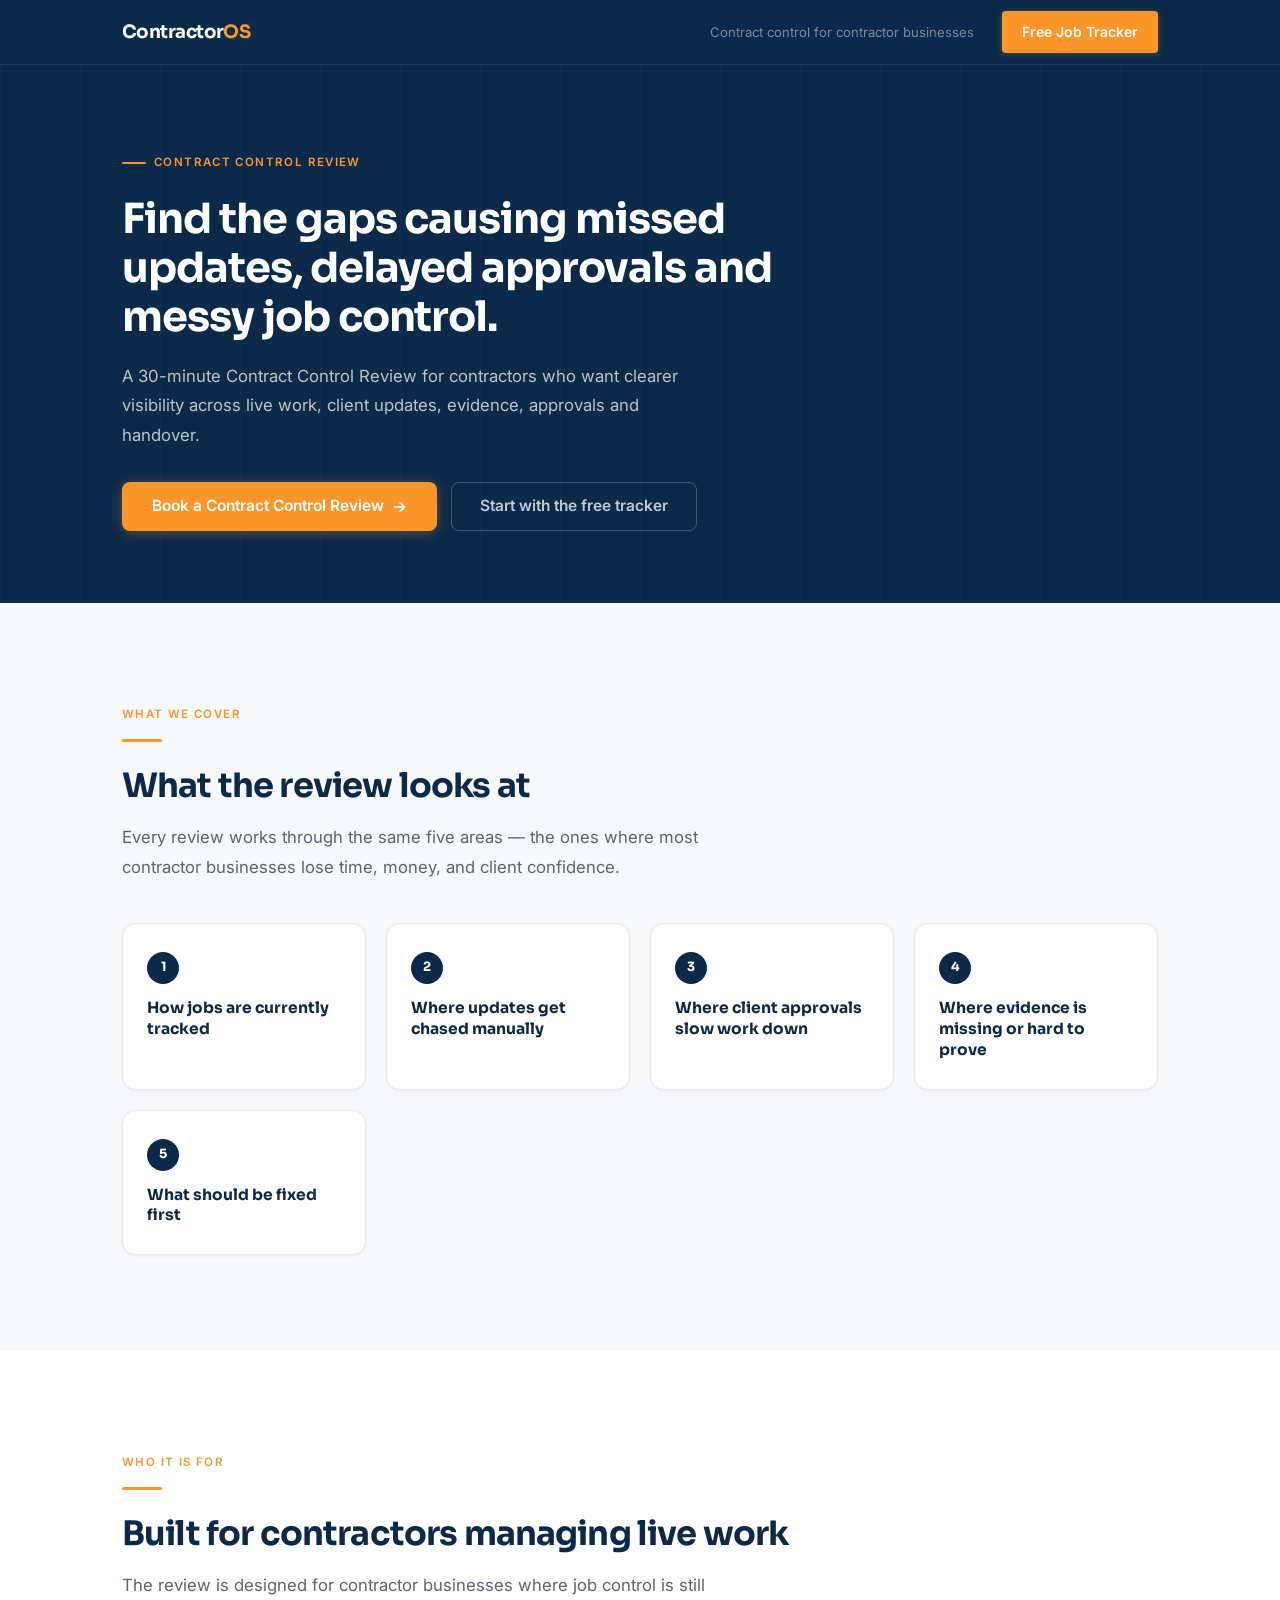
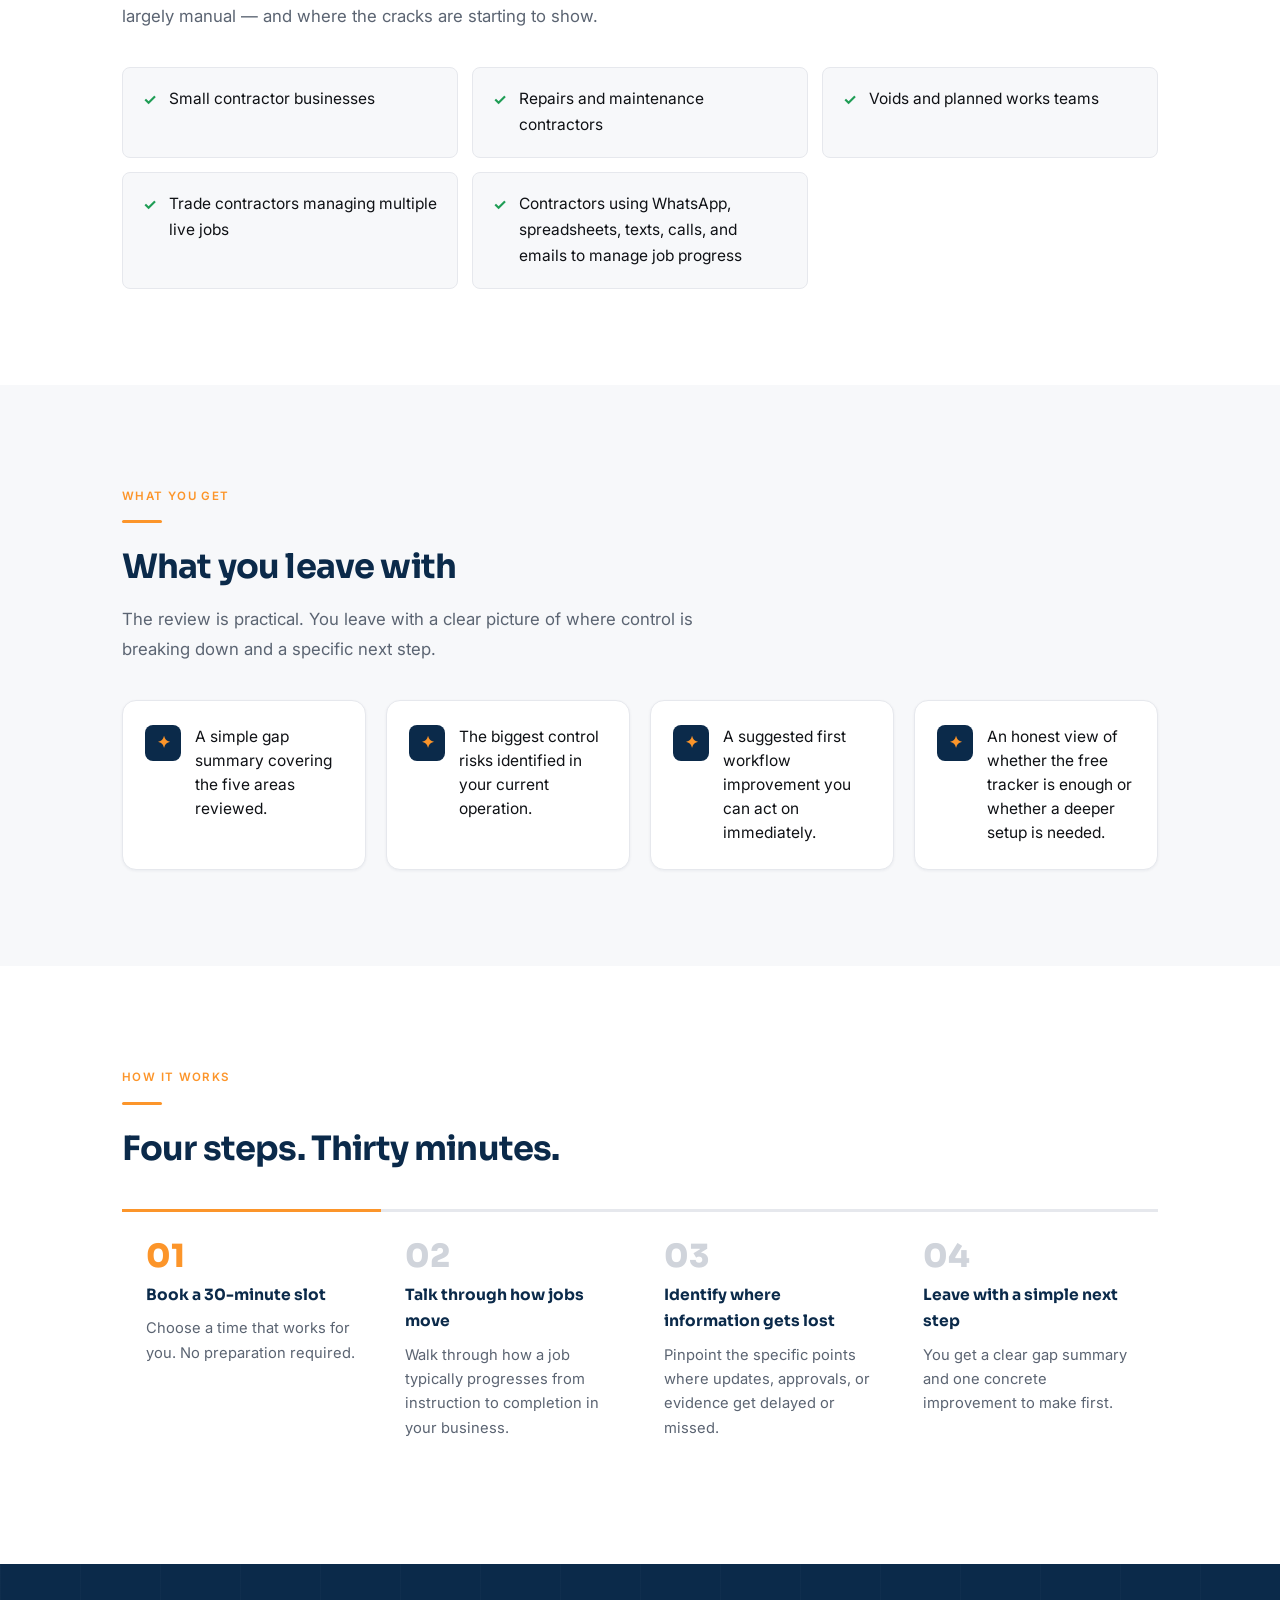
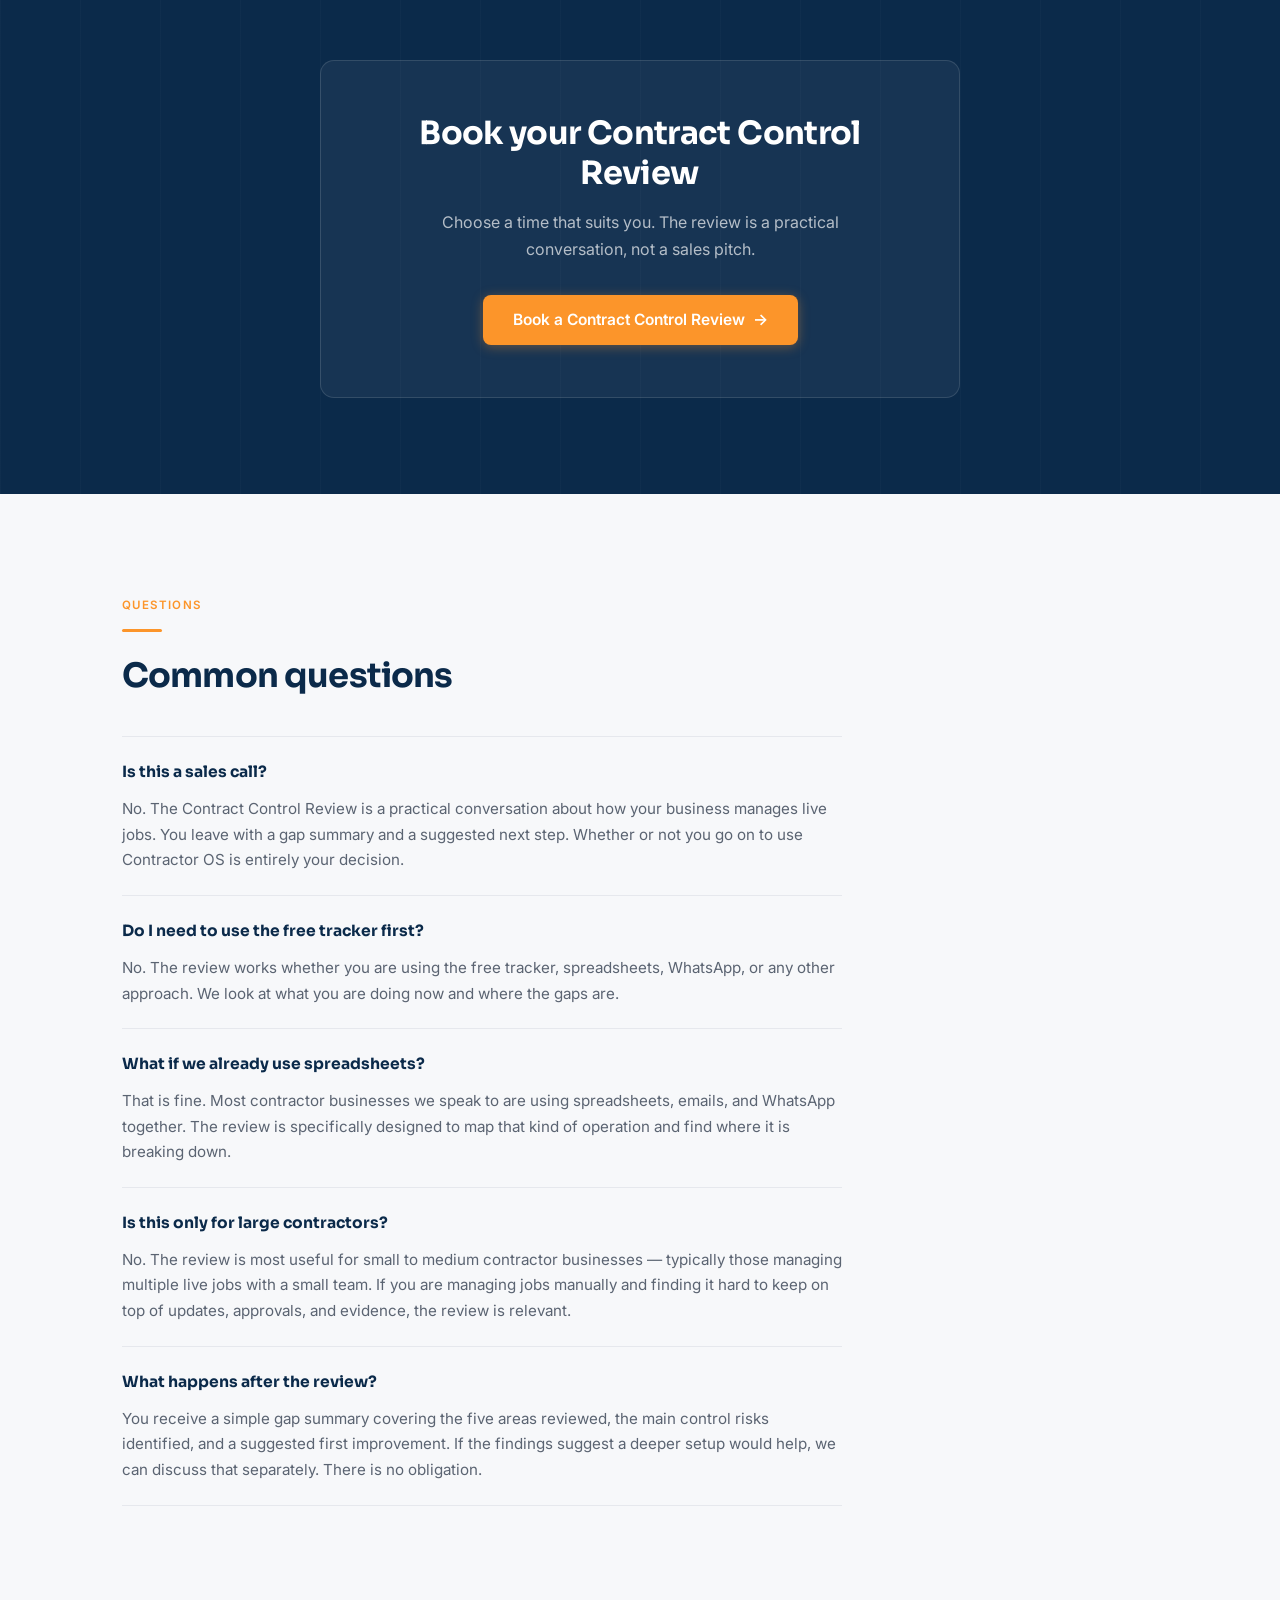
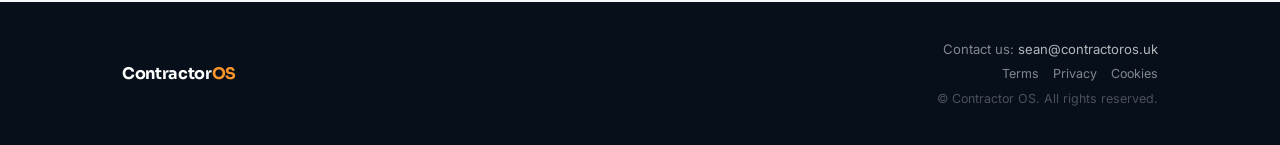
==== contract-control-review.html @ f42ffcb3 "Add Contract Control Review page and update CCR CTAs Co-Authored-By: Claude Sonnet 4.6 <noreply@anth" ====
<!DOCTYPE html>
<html lang="en-GB">
<head>
  <meta charset="UTF-8">
  <meta name="viewport" content="width=device-width, initial-scale=1.0">
  <title>Contract Control Review | Contractor OS</title>
  <meta name="description" content="A 30-minute Contract Control Review for contractors who want clearer visibility across live work, client updates, evidence, approvals and handover.">
  <link rel="icon" href="favicon.ico" sizes="any">
  <link rel="icon" type="image/png" href="favicon.png">
  <link rel="apple-touch-icon" href="apple-touch-icon.png">
  <link rel="preconnect" href="https://fonts.googleapis.com">
  <link rel="preconnect" href="https://fonts.gstatic.com" crossorigin>
  <link rel="stylesheet" href="styles.css">
  <style>
    /* ── CCR page-specific styles ─────────────────────────────── */

    /* Hero — navy background matching main site */
    .ccr-hero {
      background: var(--navy);
      padding: 80px 0 72px;
      position: relative;
      overflow: hidden;
    }

    .ccr-hero::before {
      content: '';
      position: absolute;
      inset: 0;
      background-image: repeating-linear-gradient(
        90deg,
        rgba(255,255,255,0.018) 0px,
        rgba(255,255,255,0.018) 1px,
        transparent 1px,
        transparent 80px
      );
      pointer-events: none;
    }

    .ccr-hero-inner {
      max-width: 720px;
      position: relative;
    }

    .ccr-hero h1 {
      font-family: var(--font-head);
      font-size: clamp(1.75rem, 3.6vw, 2.6rem);
      font-weight: 700;
      color: var(--white);
      line-height: 1.18;
      letter-spacing: -0.025em;
      margin-bottom: 20px;
    }

    .ccr-hero-sub {
      font-size: 1.05rem;
      color: rgba(255,255,255,0.72);
      line-height: 1.75;
      margin-bottom: 32px;
      max-width: 580px;
    }

    .ccr-hero-ctas {
      display: flex;
      flex-wrap: wrap;
      gap: 14px;
      align-items: center;
    }

    /* btn-secondary-light — white outline, for dark backgrounds */
    .btn-secondary-light {
      background: transparent;
      color: rgba(255,255,255,0.75);
      border: 1px solid rgba(255,255,255,0.22);
      padding: 14px 28px;
    }

    .btn-secondary-light:hover {
      background: rgba(255,255,255,0.06);
      color: var(--white);
      border-color: rgba(255,255,255,0.4);
    }

    /* ── What the review covers ───────────────────────────────── */
    .ccr-covers {
      background: var(--offwhite);
      padding: var(--section-gap) 0;
    }

    .ccr-covers-grid {
      display: grid;
      grid-template-columns: repeat(auto-fit, minmax(200px, 1fr));
      gap: 20px;
      margin-top: 40px;
    }

    .ccr-cover-card {
      background: var(--white);
      border: 1px solid var(--border);
      border-radius: var(--radius-lg);
      padding: 28px 24px;
      box-shadow: var(--shadow-xs);
    }

    .ccr-cover-num {
      display: inline-flex;
      align-items: center;
      justify-content: center;
      width: 32px;
      height: 32px;
      background: var(--navy);
      color: var(--white);
      font-family: var(--font-head);
      font-size: 0.8rem;
      font-weight: 700;
      border-radius: 50%;
      margin-bottom: 14px;
    }

    .ccr-cover-card h3 {
      font-family: var(--font-head);
      font-size: 0.97rem;
      font-weight: 700;
      color: var(--navy);
      line-height: 1.35;
    }

    /* ── Who it is for ────────────────────────────────────────── */
    .ccr-who {
      background: var(--white);
      padding: var(--section-gap) 0;
    }

    .ccr-who-list {
      list-style: none;
      margin-top: 36px;
      display: grid;
      grid-template-columns: repeat(auto-fit, minmax(280px, 1fr));
      gap: 14px;
    }

    .ccr-who-list li {
      display: flex;
      align-items: flex-start;
      gap: 12px;
      padding: 18px 20px;
      border: 1px solid var(--border);
      border-radius: var(--radius);
      font-size: 0.97rem;
      color: var(--text);
      background: var(--offwhite);
    }

    .ccr-who-list li::before {
      content: '✓';
      color: var(--green);
      font-weight: 700;
      flex-shrink: 0;
      margin-top: 1px;
    }

    /* ── What you get ─────────────────────────────────────────── */
    .ccr-outcomes {
      background: var(--offwhite);
      padding: var(--section-gap) 0;
    }

    .ccr-outcomes-list {
      list-style: none;
      margin-top: 36px;
      display: grid;
      grid-template-columns: repeat(auto-fit, minmax(240px, 1fr));
      gap: 20px;
    }

    .ccr-outcome-item {
      background: var(--white);
      border: 1px solid var(--border);
      border-radius: var(--radius-lg);
      padding: 24px 22px;
      box-shadow: var(--shadow-xs);
      display: flex;
      gap: 14px;
      align-items: flex-start;
    }

    .ccr-outcome-icon {
      width: 36px;
      height: 36px;
      border-radius: var(--radius);
      background: var(--navy);
      display: flex;
      align-items: center;
      justify-content: center;
      flex-shrink: 0;
      color: var(--orange);
      font-size: 1rem;
      font-weight: 700;
    }

    .ccr-outcome-item p {
      font-size: 0.97rem;
      color: var(--text);
      line-height: 1.55;
    }

    /* ── How it works ─────────────────────────────────────────── */
    .ccr-how {
      background: var(--white);
      padding: var(--section-gap) 0;
    }

    .ccr-steps {
      margin-top: 40px;
      display: grid;
      grid-template-columns: repeat(auto-fit, minmax(220px, 1fr));
      gap: 0;
      position: relative;
    }

    .ccr-step {
      padding: 28px 24px;
      border-top: 3px solid var(--border);
      position: relative;
    }

    .ccr-step:first-child { border-top-color: var(--orange); }

    .ccr-step-num {
      font-family: var(--font-head);
      font-size: 2rem;
      font-weight: 800;
      color: var(--border-dk);
      line-height: 1;
      margin-bottom: 10px;
    }

    .ccr-step:first-child .ccr-step-num { color: var(--orange); }

    .ccr-step h3 {
      font-family: var(--font-head);
      font-size: 0.97rem;
      font-weight: 700;
      color: var(--navy);
      margin-bottom: 8px;
    }

    .ccr-step p {
      font-size: 0.92rem;
      color: var(--muted);
      line-height: 1.65;
    }

    /* ── Booking card ─────────────────────────────────────────── */
    .ccr-booking {
      background: var(--navy);
      padding: var(--section-gap) 0;
      position: relative;
      overflow: hidden;
    }

    .ccr-booking::before {
      content: '';
      position: absolute;
      inset: 0;
      background-image: repeating-linear-gradient(
        90deg,
        rgba(255,255,255,0.018) 0px,
        rgba(255,255,255,0.018) 1px,
        transparent 1px,
        transparent 80px
      );
      pointer-events: none;
    }

    .ccr-booking-card {
      background: rgba(255,255,255,0.05);
      border: 1px solid rgba(255,255,255,0.12);
      border-radius: var(--radius-lg);
      padding: 52px 48px;
      max-width: 640px;
      margin: 0 auto;
      text-align: center;
      position: relative;
    }

    .ccr-booking-card h2 {
      font-family: var(--font-head);
      font-size: clamp(1.4rem, 2.8vw, 2rem);
      font-weight: 700;
      color: var(--white);
      margin-bottom: 16px;
      line-height: 1.25;
      letter-spacing: -0.02em;
    }

    .ccr-booking-card p {
      color: rgba(255,255,255,0.68);
      font-size: 1rem;
      line-height: 1.7;
      margin-bottom: 32px;
      max-width: 480px;
      margin-left: auto;
      margin-right: auto;
    }

    /* ── FAQ ──────────────────────────────────────────────────── */
    .ccr-faq {
      background: var(--offwhite);
      padding: var(--section-gap) 0;
    }

    .ccr-faq-list {
      margin-top: 40px;
      max-width: 720px;
      display: flex;
      flex-direction: column;
      gap: 0;
      border-top: 1px solid var(--border);
    }

    .ccr-faq-item {
      border-bottom: 1px solid var(--border);
      padding: 22px 0;
    }

    .ccr-faq-item h3 {
      font-family: var(--font-head);
      font-size: 0.97rem;
      font-weight: 700;
      color: var(--navy);
      margin-bottom: 10px;
    }

    .ccr-faq-item p {
      font-size: 0.95rem;
      color: var(--muted);
      line-height: 1.7;
    }

    /* ── Responsive ───────────────────────────────────────────── */
    @media (max-width: 640px) {
      .ccr-booking-card {
        padding: 36px 24px;
      }

      .ccr-hero-ctas {
        flex-direction: column;
        align-items: flex-start;
      }

      .ccr-hero-ctas .btn {
        width: 100%;
        justify-content: center;
      }
    }
  </style>
</head>
<body>

  <!-- ── Header ──────────────────────────────────────────────────────────── -->
  <header class="site-header" role="banner">
    <div class="container">
      <nav class="nav-inner" aria-label="Primary navigation">
        <a href="index.html" class="nav-logo" aria-label="Contractor OS home">
          Contractor<span>OS</span>
        </a>
        <div class="nav-right">
          <span class="nav-tagline">Contract control for contractor businesses</span>
          <a href="https://tracker.contractoros.uk/signup"
             class="nav-cta" aria-label="Get your free job tracker">
            Free Job Tracker
          </a>
        </div>
        <button class="nav-toggle" id="nav-toggle"
                aria-expanded="false" aria-controls="nav-mobile-cta"
                aria-label="Open navigation">
          <span></span><span></span><span></span>
        </button>
      </nav>
    </div>
    <div class="nav-mobile-cta" id="nav-mobile-cta" aria-hidden="true">
      <a href="https://tracker.contractoros.uk/signup"
         class="btn btn-primary" aria-label="Get your free job tracker">
        Get Your Free Job Tracker
      </a>
    </div>
  </header>


  <!-- ── Hero ────────────────────────────────────────────────────────────── -->
  <section class="ccr-hero" aria-labelledby="ccr-hero-heading">
    <div class="container">
      <div class="ccr-hero-inner">
        <span class="hero-eyebrow">Contract Control Review</span>
        <h1 id="ccr-hero-heading">
          Find the gaps causing missed updates, delayed approvals and messy job control.
        </h1>
        <p class="ccr-hero-sub">
          A 30-minute Contract Control Review for contractors who want clearer visibility across live work, client updates, evidence, approvals and handover.
        </p>
        <div class="ccr-hero-ctas">
          <a href="#booking"
             class="btn btn-primary btn-arrow" aria-label="Book a Contract Control Review">
            Book a Contract Control Review
          </a>
          <a href="https://tracker.contractoros.uk/signup"
             class="btn btn-secondary-light" aria-label="Start with the free tracker">
            Start with the free tracker
          </a>
        </div>
      </div>
    </div>
  </section>


  <!-- ── What the review covers ──────────────────────────────────────────── -->
  <section class="ccr-covers" aria-labelledby="ccr-covers-heading">
    <div class="container">
      <p class="section-label">What We Cover</p>
      <div class="section-divider" aria-hidden="true"></div>
      <h2 class="section-title" id="ccr-covers-heading">What the review looks at</h2>
      <p class="section-body">
        Every review works through the same five areas — the ones where most contractor businesses lose time, money, and client confidence.
      </p>
      <div class="ccr-covers-grid">
        <div class="ccr-cover-card">
          <div class="ccr-cover-num">1</div>
          <h3>How jobs are currently tracked</h3>
        </div>
        <div class="ccr-cover-card">
          <div class="ccr-cover-num">2</div>
          <h3>Where updates get chased manually</h3>
        </div>
        <div class="ccr-cover-card">
          <div class="ccr-cover-num">3</div>
          <h3>Where client approvals slow work down</h3>
        </div>
        <div class="ccr-cover-card">
          <div class="ccr-cover-num">4</div>
          <h3>Where evidence is missing or hard to prove</h3>
        </div>
        <div class="ccr-cover-card">
          <div class="ccr-cover-num">5</div>
          <h3>What should be fixed first</h3>
        </div>
      </div>
    </div>
  </section>


  <!-- ── Who it is for ───────────────────────────────────────────────────── -->
  <section class="ccr-who" aria-labelledby="ccr-who-heading">
    <div class="container">
      <p class="section-label">Who It Is For</p>
      <div class="section-divider" aria-hidden="true"></div>
      <h2 class="section-title" id="ccr-who-heading">Built for contractors managing live work</h2>
      <p class="section-body">
        The review is designed for contractor businesses where job control is still largely manual — and where the cracks are starting to show.
      </p>
      <ul class="ccr-who-list" aria-label="Who the Contract Control Review is for">
        <li>Small contractor businesses</li>
        <li>Repairs and maintenance contractors</li>
        <li>Voids and planned works teams</li>
        <li>Trade contractors managing multiple live jobs</li>
        <li>Contractors using WhatsApp, spreadsheets, texts, calls, and emails to manage job progress</li>
      </ul>
    </div>
  </section>


  <!-- ── What you get ────────────────────────────────────────────────────── -->
  <section class="ccr-outcomes" aria-labelledby="ccr-outcomes-heading">
    <div class="container">
      <p class="section-label">What You Get</p>
      <div class="section-divider" aria-hidden="true"></div>
      <h2 class="section-title" id="ccr-outcomes-heading">What you leave with</h2>
      <p class="section-body">
        The review is practical. You leave with a clear picture of where control is breaking down and a specific next step.
      </p>
      <ul class="ccr-outcomes-list" aria-label="What you receive after the review">
        <li class="ccr-outcome-item">
          <div class="ccr-outcome-icon" aria-hidden="true">✦</div>
          <p>A simple gap summary covering the five areas reviewed.</p>
        </li>
        <li class="ccr-outcome-item">
          <div class="ccr-outcome-icon" aria-hidden="true">✦</div>
          <p>The biggest control risks identified in your current operation.</p>
        </li>
        <li class="ccr-outcome-item">
          <div class="ccr-outcome-icon" aria-hidden="true">✦</div>
          <p>A suggested first workflow improvement you can act on immediately.</p>
        </li>
        <li class="ccr-outcome-item">
          <div class="ccr-outcome-icon" aria-hidden="true">✦</div>
          <p>An honest view of whether the free tracker is enough or whether a deeper setup is needed.</p>
        </li>
      </ul>
    </div>
  </section>


  <!-- ── How it works ────────────────────────────────────────────────────── -->
  <section class="ccr-how" aria-labelledby="ccr-how-heading">
    <div class="container">
      <p class="section-label">How It Works</p>
      <div class="section-divider" aria-hidden="true"></div>
      <h2 class="section-title" id="ccr-how-heading">Four steps. Thirty minutes.</h2>
      <div class="ccr-steps" role="list">
        <div class="ccr-step" role="listitem">
          <div class="ccr-step-num">01</div>
          <h3>Book a 30-minute slot</h3>
          <p>Choose a time that works for you. No preparation required.</p>
        </div>
        <div class="ccr-step" role="listitem">
          <div class="ccr-step-num">02</div>
          <h3>Talk through how jobs move</h3>
          <p>Walk through how a job typically progresses from instruction to completion in your business.</p>
        </div>
        <div class="ccr-step" role="listitem">
          <div class="ccr-step-num">03</div>
          <h3>Identify where information gets lost</h3>
          <p>Pinpoint the specific points where updates, approvals, or evidence get delayed or missed.</p>
        </div>
        <div class="ccr-step" role="listitem">
          <div class="ccr-step-num">04</div>
          <h3>Leave with a simple next step</h3>
          <p>You get a clear gap summary and one concrete improvement to make first.</p>
        </div>
      </div>
    </div>
  </section>


  <!-- ── Booking area ────────────────────────────────────────────────────── -->
  <section class="ccr-booking" id="booking" aria-labelledby="ccr-booking-heading">
    <div class="container">
      <div class="ccr-booking-card">
        <h2 id="ccr-booking-heading">Book your Contract Control Review</h2>
        <p>Choose a time that suits you. The review is a practical conversation, not a sales pitch.</p>
        <!-- Replace #booking with the live Calendly or Google Calendar booking link -->
        <a href="#booking"
           class="btn btn-primary btn-arrow" aria-label="Book a Contract Control Review">
          Book a Contract Control Review
        </a>
      </div>
    </div>
  </section>


  <!-- ── FAQ ─────────────────────────────────────────────────────────────── -->
  <section class="ccr-faq" aria-labelledby="ccr-faq-heading">
    <div class="container">
      <p class="section-label">Questions</p>
      <div class="section-divider" aria-hidden="true"></div>
      <h2 class="section-title" id="ccr-faq-heading">Common questions</h2>
      <div class="ccr-faq-list">
        <div class="ccr-faq-item">
          <h3>Is this a sales call?</h3>
          <p>No. The Contract Control Review is a practical conversation about how your business manages live jobs. You leave with a gap summary and a suggested next step. Whether or not you go on to use Contractor OS is entirely your decision.</p>
        </div>
        <div class="ccr-faq-item">
          <h3>Do I need to use the free tracker first?</h3>
          <p>No. The review works whether you are using the free tracker, spreadsheets, WhatsApp, or any other approach. We look at what you are doing now and where the gaps are.</p>
        </div>
        <div class="ccr-faq-item">
          <h3>What if we already use spreadsheets?</h3>
          <p>That is fine. Most contractor businesses we speak to are using spreadsheets, emails, and WhatsApp together. The review is specifically designed to map that kind of operation and find where it is breaking down.</p>
        </div>
        <div class="ccr-faq-item">
          <h3>Is this only for large contractors?</h3>
          <p>No. The review is most useful for small to medium contractor businesses — typically those managing multiple live jobs with a small team. If you are managing jobs manually and finding it hard to keep on top of updates, approvals, and evidence, the review is relevant.</p>
        </div>
        <div class="ccr-faq-item">
          <h3>What happens after the review?</h3>
          <p>You receive a simple gap summary covering the five areas reviewed, the main control risks identified, and a suggested first improvement. If the findings suggest a deeper setup would help, we can discuss that separately. There is no obligation.</p>
        </div>
      </div>
    </div>
  </section>


  <!-- ── Footer ────────────────────────────────────────────────────────────── -->
  <footer class="site-footer" role="contentinfo">
    <div class="container">
      <div class="footer-inner">
        <a href="index.html" class="footer-logo">Contractor<span>OS</span></a>
        <div class="footer-meta">
          <p class="footer-contact">Contact us: <a href="mailto:sean@contractoros.uk">sean@contractoros.uk</a></p>
          <nav class="footer-legal" aria-label="Legal links">
            <a href="terms.html">Terms</a>
            <a href="privacy.html">Privacy</a>
            <a href="cookies.html">Cookies</a>
          </nav>
          <span class="footer-copy">&copy; Contractor OS. All rights reserved.</span>
        </div>
      </div>
    </div>
  </footer>

  <script src="script.js"></script>
</body>
</html>
---- styles.css ----
/* Contractor OS — Contract Control Review — Premium Redesign */

/* ── Google Fonts ─────────────────────────────────────────── */
@import url('https://fonts.googleapis.com/css2?family=Sora:wght@600;700;800&family=Inter:wght@400;500;600&display=swap');

/* ── Reset ────────────────────────────────────────────────── */
*, *::before, *::after {
  box-sizing: border-box;
  margin: 0;
  padding: 0;
}

/* ── Tokens ───────────────────────────────────────────────── */
:root {
  --navy:         #0B2A4A;
  --navy-mid:     #0e3460;
  --navy-deep:    #060f1a;
  --orange:       #FC952A;
  --orange-dk:    #df7f18;
  --orange-pale:  rgba(252,149,42,0.10);
  --offwhite:     #F7F8FA;
  --white:        #ffffff;
  --text:         #0F1115;
  --muted:        #5B6472;
  --border:       #E6E8ED;
  --border-dk:    #d0d4db;
  --green:        #1F9D55;
  --green-pale:   #dcfce7;
  --red-pale:     #fee2e2;
  --red:          #dc2626;

  --radius-sm:    4px;
  --radius:       8px;
  --radius-lg:    14px;

  --shadow-xs:    0 1px 3px rgba(11,42,74,0.06);
  --shadow-sm:    0 2px 8px rgba(11,42,74,0.08);
  --shadow-md:    0 4px 20px rgba(11,42,74,0.10);

  --max-width:    1100px;
  --section-gap:  96px;

  --font-head:    'Sora', -apple-system, sans-serif;
  --font-body:    'Inter', -apple-system, BlinkMacSystemFont, 'Segoe UI', sans-serif;
}

/* ── Base ─────────────────────────────────────────────────── */
html {
  font-size: 16px;
  scroll-behavior: smooth;
}

body {
  font-family: var(--font-body);
  font-size: 1rem;
  color: var(--text);
  background: var(--white);
  line-height: 1.7;
  -webkit-font-smoothing: antialiased;
  -moz-osx-font-smoothing: grayscale;
}

img { max-width: 100%; display: block; }
a { color: inherit; text-decoration: none; }

/* ── Container ────────────────────────────────────────────── */
.container {
  max-width: var(--max-width);
  margin: 0 auto;
  padding: 0 32px;
}

/* ── Section base ─────────────────────────────────────────── */
section { padding: var(--section-gap) 0; }

.section-label {
  display: inline-block;
  font-family: var(--font-body);
  font-size: 0.72rem;
  font-weight: 600;
  letter-spacing: 0.12em;
  text-transform: uppercase;
  color: var(--orange);
  margin-bottom: 14px;
}

.section-title {
  font-family: var(--font-head);
  font-size: clamp(1.5rem, 3vw, 2.1rem);
  font-weight: 700;
  color: var(--navy);
  line-height: 1.2;
  letter-spacing: -0.025em;
  margin-bottom: 16px;
}

.section-body {
  font-size: 1.05rem;
  color: var(--muted);
  max-width: 620px;
  line-height: 1.8;
}

/* ── Buttons ──────────────────────────────────────────────── */
.btn {
  display: inline-flex;
  align-items: center;
  gap: 8px;
  padding: 15px 30px;
  font-family: var(--font-body);
  font-size: 0.97rem;
  font-weight: 600;
  border-radius: var(--radius);
  cursor: pointer;
  transition: background 0.17s ease, box-shadow 0.17s ease, transform 0.1s ease;
  text-align: center;
  line-height: 1.2;
  white-space: nowrap;
  border: none;
}

.btn-primary {
  background: var(--orange);
  color: var(--white);
  box-shadow: 0 2px 12px rgba(252,149,42,0.35);
}

.btn-primary:hover {
  background: var(--orange-dk);
  box-shadow: 0 4px 18px rgba(252,149,42,0.45);
}

.btn-primary:active { transform: scale(0.98); }

.btn-arrow::after {
  content: '→';
  font-size: 1rem;
  transition: transform 0.15s;
}

.btn-arrow:hover::after { transform: translateX(3px); }

.btn-secondary {
  background: transparent;
  color: rgba(255,255,255,0.75);
  border: 1px solid rgba(255,255,255,0.22);
  box-shadow: none;
  padding: 14px 28px;
}

.btn-secondary:hover {
  background: rgba(255,255,255,0.06);
  color: var(--white);
  border-color: rgba(255,255,255,0.4);
}

.btn-secondary:active { transform: scale(0.98); }

/* ── Hero CTA group ───────────────────────────────────────── */
.hero-ctas {
  display: flex;
  flex-wrap: wrap;
  align-items: center;
  gap: 14px;
  margin-bottom: 18px;
}

/* ── Header ───────────────────────────────────────────────── */
.site-header {
  background: var(--navy);
  padding: 0;
  position: sticky;
  top: 0;
  z-index: 200;
  border-bottom: 1px solid rgba(255,255,255,0.07);
}

.nav-inner {
  display: flex;
  align-items: center;
  justify-content: space-between;
  height: 64px;
}

.nav-logo {
  font-family: var(--font-head);
  color: var(--white);
  font-size: 1.15rem;
  font-weight: 700;
  letter-spacing: -0.03em;
  flex-shrink: 0;
}

.nav-logo span { color: var(--orange); }

.nav-right {
  display: flex;
  align-items: center;
  gap: 28px;
}

.nav-tagline {
  font-size: 0.82rem;
  color: rgba(255,255,255,0.45);
  white-space: nowrap;
}

.nav-cta {
  background: var(--orange);
  color: var(--white);
  padding: 9px 20px;
  border-radius: var(--radius-sm);
  font-family: var(--font-body);
  font-weight: 600;
  font-size: 0.875rem;
  transition: background 0.17s;
  white-space: nowrap;
  box-shadow: 0 1px 6px rgba(252,149,42,0.3);
}

.nav-cta:hover { background: var(--orange-dk); }

.nav-toggle {
  display: none;
  background: none;
  border: none;
  cursor: pointer;
  padding: 6px;
  flex-direction: column;
  gap: 5px;
  border-radius: var(--radius-sm);
}

.nav-toggle span {
  display: block;
  width: 22px;
  height: 2px;
  background: var(--white);
  border-radius: 2px;
  transition: all 0.2s;
}

.nav-mobile-cta {
  display: none;
  padding: 14px 32px;
  background: rgba(255,255,255,0.04);
  border-top: 1px solid rgba(255,255,255,0.08);
}

.nav-mobile-cta.is-open { display: block; }

.nav-mobile-cta a {
  display: block;
  text-align: center;
}

/* ── Hero ─────────────────────────────────────────────────── */
.hero {
  background: var(--navy);
  padding: 88px 0 80px;
  overflow: hidden;
  position: relative;
}

/* Subtle texture line — no blob, no gradient */
.hero::before {
  content: '';
  position: absolute;
  inset: 0;
  background-image: repeating-linear-gradient(
    90deg,
    rgba(255,255,255,0.018) 0px,
    rgba(255,255,255,0.018) 1px,
    transparent 1px,
    transparent 80px
  );
  pointer-events: none;
}

.hero-layout {
  display: grid;
  grid-template-columns: 1fr minmax(420px, 520px);
  gap: 56px;
  align-items: center;
  position: relative;
}

.hero-eyebrow {
  display: inline-flex;
  align-items: center;
  gap: 8px;
  font-size: 0.72rem;
  font-weight: 600;
  letter-spacing: 0.12em;
  text-transform: uppercase;
  color: var(--orange);
  margin-bottom: 22px;
}

.hero-eyebrow::before {
  content: '';
  display: inline-block;
  width: 24px;
  height: 2px;
  background: var(--orange);
  border-radius: 2px;
}

.hero-copy {
  max-width: 600px;
}

.hero h1 {
  font-family: var(--font-head);
  font-size: clamp(1.75rem, 3.6vw, 2.6rem);
  font-weight: 700;
  line-height: 1.18;
  letter-spacing: -0.025em;
  color: var(--white);
  margin-bottom: 22px;
}

.hero-sub {
  font-size: 1.07rem;
  color: rgba(255,255,255,0.72);
  margin-bottom: 34px;
  max-width: 520px;
  line-height: 1.75;
}

.hero-bullets {
  list-style: none;
  margin-bottom: 38px;
  display: flex;
  flex-direction: column;
  gap: 11px;
}

.hero-bullets li {
  display: flex;
  align-items: center;
  gap: 10px;
  font-size: 0.93rem;
  color: rgba(255,255,255,0.8);
  font-weight: 500;
}

.hero-bullets li::before {
  content: '';
  display: inline-block;
  width: 16px;
  height: 16px;
  min-width: 16px;
  background: var(--orange);
  border-radius: 50%;
  background-image: url("data:image/svg+xml,%3Csvg xmlns='http://www.w3.org/2000/svg' width='8' height='7' viewBox='0 0 8 7'%3E%3Cpath d='M1 3.5l2 2L7 1' stroke='white' stroke-width='1.6' fill='none' stroke-linecap='round' stroke-linejoin='round'/%3E%3C/svg%3E");
  background-repeat: no-repeat;
  background-position: center;
}

/* ── Hero visual panel ────────────────────────────────────── */
.hero-visual {
  position: relative;
}

.hero-video-card {
  margin: 0;
  border-radius: var(--radius-lg);
  overflow: hidden;
  border: 1px solid rgba(255,255,255,0.14);
  box-shadow: 0 8px 40px rgba(0,0,0,0.45);
  line-height: 0;
  background: var(--navy-deep);
  max-width: 520px;
  width: 100%;
}

.hero-video {
  width: 100%;
  height: auto;
  max-height: clamp(300px, 42vh, 520px);
  display: block;
  object-fit: contain;
  border-radius: calc(var(--radius-lg) - 1px);
}

.hero-video-desc {
  margin-top: 10px;
  font-size: 0.72rem;
  color: rgba(255,255,255,0.3);
  line-height: 1.5;
  text-align: center;
}

.hero-panel {
  background: rgba(255,255,255,0.05);
  border: 1px solid rgba(255,255,255,0.12);
  border-radius: var(--radius-lg);
  padding: 24px;
  backdrop-filter: blur(4px);
}

.hero-panel-header {
  display: flex;
  align-items: center;
  justify-content: space-between;
  margin-bottom: 18px;
  padding-bottom: 14px;
  border-bottom: 1px solid rgba(255,255,255,0.1);
}

.hero-panel-title {
  font-family: var(--font-head);
  font-size: 0.78rem;
  font-weight: 600;
  color: rgba(255,255,255,0.55);
  letter-spacing: 0.06em;
  text-transform: uppercase;
}

.hero-panel-badge {
  font-size: 0.7rem;
  font-weight: 600;
  background: var(--orange-pale);
  color: var(--orange);
  border: 1px solid rgba(252,149,42,0.25);
  padding: 3px 9px;
  border-radius: 99px;
}

.job-card {
  background: rgba(255,255,255,0.06);
  border: 1px solid rgba(255,255,255,0.1);
  border-radius: var(--radius);
  padding: 13px 15px;
  margin-bottom: 10px;
  display: flex;
  align-items: flex-start;
  gap: 12px;
}

.job-card:last-child { margin-bottom: 0; }

.job-dot {
  width: 9px;
  height: 9px;
  min-width: 9px;
  border-radius: 50%;
  margin-top: 4px;
}

.dot-red    { background: #f87171; box-shadow: 0 0 0 2px rgba(248,113,113,0.2); }
.dot-amber  { background: #fb923c; box-shadow: 0 0 0 2px rgba(251,146,60,0.2); }
.dot-green  { background: #34d399; box-shadow: 0 0 0 2px rgba(52,211,153,0.2); }

.job-info { flex: 1; min-width: 0; }

.job-label {
  font-size: 0.78rem;
  font-weight: 600;
  color: rgba(255,255,255,0.85);
  margin-bottom: 3px;
  white-space: nowrap;
  overflow: hidden;
  text-overflow: ellipsis;
}

.job-meta {
  font-size: 0.7rem;
  color: rgba(255,255,255,0.4);
}

.job-tag {
  font-size: 0.67rem;
  font-weight: 600;
  padding: 2px 8px;
  border-radius: 99px;
  white-space: nowrap;
  flex-shrink: 0;
  align-self: center;
}

.tag-blocked  { background: rgba(248,113,113,0.15); color: #fca5a5; border: 1px solid rgba(248,113,113,0.2); }
.tag-approval { background: rgba(251,146,60,0.15);  color: #fdba74; border: 1px solid rgba(251,146,60,0.2); }
.tag-evidence { background: rgba(251,146,60,0.12);  color: #fdba74; border: 1px solid rgba(251,146,60,0.18); }
.tag-rework   { background: rgba(248,113,113,0.12); color: #fca5a5; border: 1px solid rgba(248,113,113,0.18); }
.tag-clear    { background: rgba(52,211,153,0.12);  color: #6ee7b7; border: 1px solid rgba(52,211,153,0.2); }

.hero-panel-footer {
  margin-top: 16px;
  padding-top: 14px;
  border-top: 1px solid rgba(255,255,255,0.08);
  display: flex;
  justify-content: space-between;
  align-items: center;
}

.hero-panel-stat {
  text-align: center;
}

.hero-panel-stat-value {
  font-family: var(--font-head);
  font-size: 1.25rem;
  font-weight: 700;
  color: var(--orange);
  line-height: 1.1;
}

.hero-panel-stat-label {
  font-size: 0.67rem;
  color: rgba(255,255,255,0.4);
  margin-top: 2px;
  text-transform: uppercase;
  letter-spacing: 0.05em;
}

/* ── Problem ──────────────────────────────────────────────── */
.problem {
  background: var(--offwhite);
}

.problem-inner {
  display: grid;
  grid-template-columns: 1fr 1fr;
  gap: 56px;
  align-items: start;
  margin-top: 44px;
}

.problem-copy p {
  font-size: 1.05rem;
  color: var(--muted);
  line-height: 1.8;
  margin-bottom: 18px;
}

.problem-copy p:last-child { margin-bottom: 0; }

.problem-list {
  list-style: none;
  display: flex;
  flex-direction: column;
  gap: 10px;
}

.problem-item {
  background: var(--white);
  border: 1px solid var(--border);
  border-radius: var(--radius);
  padding: 15px 18px 15px 20px;
  font-size: 0.94rem;
  color: var(--text);
  line-height: 1.55;
  display: flex;
  align-items: flex-start;
  gap: 12px;
  box-shadow: var(--shadow-xs);
  position: relative;
  overflow: hidden;
}

.problem-item::before {
  content: '';
  position: absolute;
  left: 0;
  top: 0;
  bottom: 0;
  width: 3px;
  background: var(--navy);
  border-radius: 3px 0 0 3px;
}


/* ── Offer ────────────────────────────────────────────────── */
.offer { background: var(--white); }

.offer-grid {
  display: grid;
  grid-template-columns: 1.1fr 0.9fr;
  gap: 48px;
  margin-top: 44px;
  align-items: start;
}

.offer-copy p {
  font-size: 1.05rem;
  color: var(--muted);
  line-height: 1.8;
  margin-bottom: 18px;
}

.offer-copy p:last-child { margin-bottom: 0; }

.offer-highlight {
  background: var(--offwhite);
  border: 1px solid var(--border);
  border-radius: var(--radius-lg);
  padding: 32px;
  box-shadow: var(--shadow-sm);
}

.offer-highlight-label {
  font-size: 0.7rem;
  font-weight: 600;
  letter-spacing: 0.1em;
  text-transform: uppercase;
  color: var(--orange);
  margin-bottom: 16px;
}

.offer-highlight ul {
  list-style: none;
  display: flex;
  flex-direction: column;
  gap: 11px;
}

.offer-highlight ul li {
  display: flex;
  align-items: center;
  gap: 11px;
  font-size: 0.93rem;
  color: var(--text);
  font-weight: 500;
}

.offer-highlight ul li::before {
  content: '';
  display: inline-block;
  width: 6px;
  height: 6px;
  min-width: 6px;
  background: var(--orange);
  border-radius: 50%;
}

/* ── Review areas ─────────────────────────────────────────── */
.review-areas { background: var(--offwhite); }

.cards-grid {
  display: grid;
  grid-template-columns: repeat(3, 1fr);
  gap: 18px;
  margin-top: 44px;
}

.card {
  background: var(--white);
  border: 1px solid var(--border);
  border-radius: var(--radius-lg);
  padding: 28px 24px 22px;
  box-shadow: var(--shadow-xs);
  transition: box-shadow 0.18s, border-color 0.18s;
}

.card:hover {
  box-shadow: var(--shadow-md);
  border-color: var(--border-dk);
}

.card-number {
  font-family: var(--font-head);
  font-size: 0.7rem;
  font-weight: 700;
  color: var(--orange);
  letter-spacing: 0.1em;
  margin-bottom: 12px;
  text-transform: uppercase;
}

.card h3 {
  font-family: var(--font-head);
  font-size: 0.97rem;
  font-weight: 700;
  color: var(--navy);
  margin-bottom: 10px;
  line-height: 1.3;
}

.card p {
  font-size: 0.88rem;
  color: var(--muted);
  line-height: 1.65;
  margin-bottom: 12px;
}

.card-example {
  font-size: 0.8rem;
  color: var(--muted);
  background: var(--offwhite);
  border-left: 2px solid var(--border-dk);
  padding: 9px 12px;
  border-radius: 0 var(--radius-sm) var(--radius-sm) 0;
  font-style: italic;
  margin-top: 2px;
}

/* ── What you get ─────────────────────────────────────────── */
.what-you-get { background: var(--white); }

.deliverables-grid {
  display: grid;
  grid-template-columns: repeat(auto-fill, minmax(280px, 1fr));
  gap: 18px;
  margin-top: 44px;
}

.deliverable {
  display: flex;
  align-items: flex-start;
  gap: 18px;
  background: var(--offwhite);
  border: 1px solid var(--border);
  border-radius: var(--radius-lg);
  padding: 24px;
  transition: box-shadow 0.18s;
}

.deliverable:hover { box-shadow: var(--shadow-sm); }

.deliverable-icon {
  width: 40px;
  height: 40px;
  min-width: 40px;
  background: var(--navy);
  border-radius: var(--radius);
  display: flex;
  align-items: center;
  justify-content: center;
}

.deliverable-icon svg {
  width: 18px;
  height: 18px;
  stroke: var(--white);
  fill: none;
  stroke-width: 1.8;
  stroke-linecap: round;
  stroke-linejoin: round;
}

.deliverable-text h3 {
  font-family: var(--font-head);
  font-size: 0.93rem;
  font-weight: 700;
  color: var(--navy);
  margin-bottom: 5px;
  line-height: 1.3;
}

.deliverable-text p {
  font-size: 0.86rem;
  color: var(--muted);
  line-height: 1.6;
}

/* ── Guardrails ───────────────────────────────────────────── */
.guardrails {
  background: var(--navy);
  color: var(--white);
}

.guardrails .section-label { color: rgba(252,149,42,0.85); }
.guardrails .section-title { color: var(--white); }

.guardrails-grid {
  display: grid;
  grid-template-columns: repeat(4, 1fr);
  gap: 16px;
  margin-top: 40px;
}

.guardrail-item {
  background: rgba(255,255,255,0.04);
  border: 1px solid rgba(255,255,255,0.1);
  border-radius: var(--radius-lg);
  padding: 24px 22px;
  font-size: 0.9rem;
  color: rgba(255,255,255,0.78);
  line-height: 1.65;
}

.guardrail-check {
  display: flex;
  align-items: center;
  justify-content: center;
  width: 28px;
  height: 28px;
  background: var(--orange-pale);
  border: 1px solid rgba(252,149,42,0.22);
  border-radius: 50%;
  margin-bottom: 14px;
  font-size: 0.75rem;
  color: var(--orange);
  font-weight: 700;
}

/* ── Who it's for ─────────────────────────────────────────── */
.who-its-for { background: var(--offwhite); }

.fit-grid {
  display: grid;
  grid-template-columns: 1fr 1fr;
  gap: 24px;
  margin-top: 44px;
}

.fit-box {
  background: var(--white);
  border: 1px solid var(--border);
  border-radius: var(--radius-lg);
  padding: 32px;
  box-shadow: var(--shadow-xs);
}

.fit-header {
  display: flex;
  align-items: center;
  gap: 10px;
  margin-bottom: 22px;
  padding-bottom: 18px;
  border-bottom: 1px solid var(--border);
}

.fit-header h3 {
  font-family: var(--font-head);
  font-size: 0.97rem;
  font-weight: 700;
  color: var(--navy);
}

.fit-badge {
  display: inline-flex;
  align-items: center;
  justify-content: center;
  width: 24px;
  height: 24px;
  border-radius: 50%;
  font-size: 0.72rem;
  font-weight: 700;
  flex-shrink: 0;
}

.fit-badge-yes { background: var(--green-pale); color: #065f46; }
.fit-badge-no  { background: var(--red-pale);   color: #991b1b; }

.fit-box ul {
  list-style: none;
  display: flex;
  flex-direction: column;
  gap: 12px;
}

.fit-box ul li {
  font-size: 0.91rem;
  color: var(--text);
  line-height: 1.5;
  padding-left: 20px;
  position: relative;
}

.fit-box ul li::before { position: absolute; left: 0; top: 0; font-weight: 700; }
.fit-yes li::before { content: '✓'; color: var(--green); }
.fit-no  li::before { content: '✕'; color: var(--red); }

/* ── How it works ─────────────────────────────────────────── */
.how-it-works { background: var(--white); }

.steps-row {
  display: grid;
  grid-template-columns: repeat(4, 1fr);
  gap: 0;
  margin-top: 50px;
  position: relative;
}

/* Connector line between steps */
.steps-row::before {
  content: '';
  position: absolute;
  top: 28px;
  left: calc(12.5% + 16px);
  right: calc(12.5% + 16px);
  height: 1px;
  background: var(--border);
  z-index: 0;
}

.step {
  position: relative;
  padding: 0 16px;
  text-align: center;
  z-index: 1;
}

.step-num {
  width: 56px;
  height: 56px;
  border-radius: 50%;
  background: var(--navy);
  border: 3px solid var(--white);
  box-shadow: 0 0 0 1px var(--border);
  color: var(--white);
  font-family: var(--font-head);
  font-size: 1rem;
  font-weight: 700;
  display: flex;
  align-items: center;
  justify-content: center;
  margin: 0 auto 20px;
}

.step h3 {
  font-family: var(--font-head);
  font-size: 0.93rem;
  font-weight: 700;
  color: var(--navy);
  margin-bottom: 8px;
  line-height: 1.3;
}

.step p {
  font-size: 0.86rem;
  color: var(--muted);
  line-height: 1.65;
}

/* ── FAQ ──────────────────────────────────────────────────── */
.faq { background: var(--offwhite); }

.faq-list {
  margin-top: 44px;
  max-width: 760px;
  border: 1px solid var(--border);
  border-radius: var(--radius-lg);
  overflow: hidden;
  box-shadow: var(--shadow-xs);
}

.faq-item {
  border-bottom: 1px solid var(--border);
  background: var(--white);
}

.faq-item:last-child { border-bottom: none; }

.faq-question {
  width: 100%;
  text-align: left;
  background: none;
  border: none;
  cursor: pointer;
  padding: 20px 26px;
  font-family: var(--font-body);
  font-size: 0.96rem;
  font-weight: 600;
  color: var(--navy);
  display: flex;
  justify-content: space-between;
  align-items: center;
  gap: 16px;
  line-height: 1.4;
  transition: background 0.15s;
}

.faq-question:hover { background: var(--offwhite); }

.faq-icon {
  width: 22px;
  height: 22px;
  min-width: 22px;
  border-radius: 50%;
  background: var(--offwhite);
  border: 1px solid var(--border);
  display: flex;
  align-items: center;
  justify-content: center;
  font-size: 0.95rem;
  color: var(--muted);
  transition: transform 0.22s, background 0.15s, color 0.15s;
  font-style: normal;
  font-weight: 400;
}

.faq-item.open .faq-icon {
  transform: rotate(45deg);
  background: var(--navy);
  color: var(--white);
  border-color: var(--navy);
}

.faq-answer {
  display: none;
  padding: 0 26px 20px;
  font-size: 0.92rem;
  color: var(--muted);
  line-height: 1.75;
}

.faq-item.open .faq-answer { display: block; }

/* ── Final CTA ────────────────────────────────────────────── */
.final-cta {
  background: var(--navy);
  padding: 104px 0;
  text-align: center;
  position: relative;
  overflow: hidden;
}

.final-cta::before {
  content: '';
  position: absolute;
  inset: 0;
  background-image: repeating-linear-gradient(
    0deg,
    rgba(255,255,255,0.015) 0px,
    rgba(255,255,255,0.015) 1px,
    transparent 1px,
    transparent 60px
  );
  pointer-events: none;
}

.final-cta-inner { position: relative; }

.final-cta .section-label { color: rgba(252,149,42,0.85); }

.final-cta .section-title {
  color: var(--white);
  max-width: 620px;
  margin: 0 auto 18px;
  font-size: clamp(1.5rem, 3vw, 2.2rem);
}

.final-cta .section-body {
  color: rgba(255,255,255,0.65);
  margin: 0 auto 40px;
  text-align: center;
  max-width: 520px;
}

/* ── Footer ───────────────────────────────────────────────── */
.site-footer {
  background: var(--navy-deep);
  padding: 36px 0;
}

.footer-inner {
  display: flex;
  justify-content: space-between;
  align-items: center;
  flex-wrap: wrap;
  gap: 14px;
}

.footer-logo {
  font-family: var(--font-head);
  font-weight: 700;
  color: var(--white);
  font-size: 1rem;
  letter-spacing: -0.02em;
}

.footer-logo span { color: var(--orange); }

.footer-meta {
  display: flex;
  flex-direction: column;
  align-items: flex-end;
  gap: 3px;
}

.footer-email {
  font-size: 0.82rem;
  color: rgba(255,255,255,0.5);
  transition: color 0.15s;
}

.footer-email:hover { color: rgba(255,255,255,0.8); }

.footer-contact {
  font-size: 0.82rem;
  color: rgba(255,255,255,0.5);
  margin: 0;
}

.footer-contact a {
  color: rgba(255,255,255,0.7);
  transition: color 0.15s;
}

.footer-contact a:hover { color: var(--white); }

.footer-copy {
  font-size: 0.78rem;
  color: rgba(255,255,255,0.28);
}

.footer-legal {
  display: flex;
  gap: 14px;
  flex-wrap: wrap;
}

.footer-legal a {
  font-size: 0.78rem;
  color: rgba(255,255,255,0.5);
  transition: color 0.15s;
}

.footer-legal a:hover {
  color: rgba(255,255,255,0.85);
}

/* ── Legal pages ─────────────────────────────────────────────────────── */
.legal-page {
  background: var(--offwhite);
  min-height: 100vh;
}

.legal-shell {
  max-width: 860px;
  margin: 0 auto;
  padding: 52px 32px 88px;
}

.legal-back {
  display: inline-flex;
  margin-bottom: 18px;
  color: var(--navy-mid);
  font-weight: 600;
  font-size: 0.92rem;
}

.legal-title {
  font-family: var(--font-head);
  color: var(--navy);
  font-size: clamp(1.7rem, 3vw, 2.4rem);
  line-height: 1.2;
  margin-bottom: 10px;
}

.legal-updated {
  color: var(--muted);
  font-size: 0.92rem;
  margin-bottom: 24px;
}

.legal-card {
  background: var(--white);
  border: 1px solid var(--border);
  border-radius: var(--radius-lg);
  box-shadow: var(--shadow-xs);
  padding: 28px;
}

.legal-card h2 {
  font-family: var(--font-head);
  font-size: 1.2rem;
  color: var(--navy);
  margin: 22px 0 8px;
}

.legal-card h2:first-child {
  margin-top: 0;
}

.legal-card p,
.legal-card li {
  color: #28303d;
  line-height: 1.75;
}

.legal-card ul {
  margin: 8px 0 0 18px;
}

@media (max-width: 700px) {
  .legal-shell {
    padding: 28px 18px 64px;
  }

  .legal-card {
    padding: 20px;
  }
}

/* ── Divider ──────────────────────────────────────────────── */
.section-divider {
  width: 40px;
  height: 3px;
  background: var(--orange);
  border-radius: 2px;
  margin-bottom: 24px;
}

/* ── Responsive ───────────────────────────────────────────── */
@media (max-width: 1024px) {
  .cards-grid { grid-template-columns: repeat(2, 1fr); }
  .guardrails-grid { grid-template-columns: repeat(2, 1fr); }
}

@media (max-width: 900px) {
  .hero-layout { grid-template-columns: 1fr; }
  .hero-visual { display: block; width: 100%; margin-top: 36px; }
  .hero-video-card { width: 100%; }
  .hero-video { width: 100%; height: auto; }
  .problem-inner { grid-template-columns: 1fr; gap: 32px; }
  .steps-row { grid-template-columns: repeat(2, 1fr); gap: 24px; }
  .steps-row::before { display: none; }
  .step { text-align: left; padding: 0; }
  .step-num { margin: 0 0 16px 0; }
}

@media (max-width: 768px) {
  :root { --section-gap: 64px; }

  .container { padding: 0 20px; }

  .offer-grid,
  .fit-grid { grid-template-columns: 1fr; }

  .hero { padding: 60px 0 52px; }
  .final-cta { padding: 72px 0; }

  .nav-tagline { display: none; }
}

@media (max-width: 600px) {
  .cards-grid,
  .guardrails-grid { grid-template-columns: 1fr; }

  .steps-row { grid-template-columns: 1fr; }

  .nav-cta { display: none; }
  .nav-toggle { display: flex; }
}

@media (max-width: 480px) {
  :root { --section-gap: 52px; }

  .hero h1 { font-size: 1.7rem; }
  .hero-sub { font-size: 0.98rem; }
  .btn { width: 100%; justify-content: center; }
  .hero .btn { display: flex; }
  .hero-ctas { flex-direction: column; align-items: stretch; }

  .footer-inner { flex-direction: column; align-items: flex-start; }
  .footer-meta { align-items: flex-start; }
}

/* ═══════════════════════════════════════════════════════════════════════════
   NEW SECTIONS — Video explainer, Workflow, Inside COS, Client portal,
   Mobile view, Evidence
   ═══════════════════════════════════════════════════════════════════════════ */

/* ── Video explainer ──────────────────────────────────────────────────────── */
.video-explainer { background: var(--offwhite); }

.video-layout {
  display: grid;
  grid-template-columns: 1fr 380px;
  gap: 48px;
  margin-top: 44px;
  align-items: start;
}

.video-bridge {
  grid-column: 1 / -1;
  text-align: center;
  padding: 20px 0 4px;
  margin: -16px 0 0;
}

.video-bridge-text {
  display: inline-block;
  font-family: var(--font-body);
  font-size: 0.85rem;
  font-weight: 500;
  color: var(--muted);
  letter-spacing: 0.03em;
  text-transform: uppercase;
  border-top: 1px solid var(--border);
  padding-top: 16px;
}

/* Storyboard scenes */
.storyboard {
  display: flex;
  flex-direction: column;
  gap: 0;
  border: 1px solid var(--border);
  border-radius: var(--radius-lg);
  overflow: hidden;
  background: var(--white);
  box-shadow: var(--shadow-sm);
}

.scene {
  display: flex;
  align-items: stretch;
  gap: 0;
  border-bottom: 1px solid var(--border);
  transition: background 0.15s;
}

.scene:last-child { border-bottom: none; }
.scene:hover { background: var(--offwhite); }

.scene-problem { background: rgba(248,113,113,0.03); }
.scene-problem:hover { background: rgba(248,113,113,0.05); }
.scene-found { background: rgba(52,211,153,0.03); }
.scene-found:hover { background: rgba(52,211,153,0.05); }

.scene-num {
  display: flex;
  align-items: flex-start;
  justify-content: center;
  width: 44px;
  min-width: 44px;
  padding: 18px 0 0;
  font-family: var(--font-head);
  font-size: 0.7rem;
  font-weight: 700;
  color: var(--muted);
  letter-spacing: 0.05em;
  background: var(--offwhite);
  border-right: 1px solid var(--border);
}

.scene-content {
  display: flex;
  align-items: flex-start;
  gap: 14px;
  padding: 16px 18px;
  flex: 1;
}

.scene-visual {
  flex-shrink: 0;
  width: 40px;
  height: 40px;
}

.scene-visual svg { width: 40px; height: 40px; }

.scene-text { flex: 1; }

.scene-caller {
  font-size: 0.7rem;
  font-weight: 600;
  text-transform: uppercase;
  letter-spacing: 0.08em;
  color: var(--orange);
  margin-bottom: 4px;
}

.scene-quote {
  font-size: 0.9rem;
  color: var(--text);
  line-height: 1.55;
  font-style: italic;
}

.scene-subtext {
  font-size: 0.83rem;
  color: var(--muted);
  margin-top: 6px;
  font-style: italic;
}

.scene-status-list {
  display: flex;
  flex-direction: column;
  gap: 5px;
  margin-top: 4px;
}

.scene-status-item {
  font-size: 0.85rem;
  padding: 5px 10px;
  border-radius: var(--radius-sm);
  font-weight: 500;
}

.status-done {
  background: rgba(52,211,153,0.1);
  color: #065f46;
  border: 1px solid rgba(52,211,153,0.2);
}

.status-active {
  background: rgba(252,149,42,0.1);
  color: #92400e;
  border: 1px solid rgba(252,149,42,0.2);
}

/* Video right column */
.video-right {
  display: flex;
  flex-direction: column;
  gap: 20px;
}

.video-card {
  background: var(--navy);
  border-radius: var(--radius-lg);
  aspect-ratio: 16/9;
  display: flex;
  align-items: center;
  justify-content: center;
  overflow: hidden;
  position: relative;
  border: 1px solid rgba(255,255,255,0.08);
  box-shadow: var(--shadow-md);
}

.video-card::before {
  content: '';
  position: absolute;
  inset: 0;
  background: repeating-linear-gradient(
    45deg,
    rgba(255,255,255,0.012) 0px, rgba(255,255,255,0.012) 1px,
    transparent 1px, transparent 24px
  );
}

.video-card-inner {
  position: relative;
  text-align: center;
  padding: 24px;
}

.video-play-btn {
  width: 64px;
  height: 64px;
  margin: 0 auto 14px;
  background: rgba(255,255,255,0.1);
  border: 2px solid rgba(255,255,255,0.25);
  border-radius: 50%;
  display: flex;
  align-items: center;
  justify-content: center;
}

.video-play-btn svg { width: 40px; height: 40px; }

.video-card-label {
  font-family: var(--font-head);
  font-size: 0.88rem;
  font-weight: 600;
  color: rgba(255,255,255,0.7);
  margin-bottom: 5px;
}

.video-card-sub {
  font-size: 0.72rem;
  color: rgba(255,255,255,0.35);
}

.video-summary {
  display: flex;
  align-items: flex-start;
  gap: 14px;
  background: var(--white);
  border: 1px solid var(--border);
  border-radius: var(--radius-lg);
  padding: 20px;
  box-shadow: var(--shadow-xs);
}

.video-summary-icon {
  width: 32px;
  height: 32px;
  min-width: 32px;
  background: var(--navy);
  border-radius: var(--radius);
  display: flex;
  align-items: center;
  justify-content: center;
  color: var(--white);
}

.video-summary-icon svg { width: 14px; height: 14px; stroke: var(--white); }

.video-summary-title {
  font-family: var(--font-head);
  font-size: 0.88rem;
  font-weight: 700;
  color: var(--navy);
  margin-bottom: 6px;
}

.video-summary-body {
  font-size: 0.85rem;
  color: var(--muted);
  line-height: 1.65;
}

/* ── Workflow strip ────────────────────────────────────────────────────────── */
.workflow-strip { background: var(--navy); }
.workflow-strip .section-label  { color: rgba(252,149,42,0.85); }
.workflow-strip .section-title  { color: var(--white); }
.workflow-strip .section-divider { background: var(--orange); }

.workflow-row {
  display: flex;
  align-items: center;
  justify-content: center;
  flex-wrap: wrap;
  gap: 0;
  margin-top: 44px;
  background: rgba(255,255,255,0.04);
  border: 1px solid rgba(255,255,255,0.1);
  border-radius: var(--radius-lg);
  padding: 28px 24px;
}

.workflow-step {
  display: flex;
  flex-direction: column;
  align-items: center;
  gap: 10px;
  padding: 0 12px;
  min-width: 90px;
}

.workflow-step.wf-final .wf-icon {
  background: var(--orange);
  border-color: var(--orange);
}

.wf-icon {
  width: 44px;
  height: 44px;
  border-radius: 50%;
  background: rgba(255,255,255,0.07);
  border: 1px solid rgba(255,255,255,0.15);
  display: flex;
  align-items: center;
  justify-content: center;
  color: rgba(255,255,255,0.75);
}

.wf-icon svg { width: 18px; height: 18px; stroke: currentColor; fill: none; stroke-width: 1.3; }
.workflow-step.wf-final .wf-icon svg { stroke: var(--white); }

.wf-label {
  font-family: var(--font-head);
  font-size: 0.72rem;
  font-weight: 600;
  color: rgba(255,255,255,0.65);
  text-align: center;
  white-space: nowrap;
  letter-spacing: 0.04em;
}

.workflow-step.wf-final .wf-label { color: var(--orange); }

.workflow-arrow {
  font-size: 0.9rem;
  color: rgba(255,255,255,0.2);
  flex-shrink: 0;
  line-height: 44px;
  margin-bottom: 24px;
}

.workflow-note {
  margin-top: 28px;
  text-align: center;
  font-size: 0.87rem;
  color: rgba(255,255,255,0.45);
  max-width: 600px;
  margin-left: auto;
  margin-right: auto;
  line-height: 1.6;
}

/* ── Inside Contractor OS (product screens) ───────────────────────────────── */
.inside-cos { background: var(--offwhite); }

.product-screens {
  display: grid;
  grid-template-columns: repeat(2, 1fr);
  gap: 20px;
  margin-top: 44px;
}

.product-screen {
  background: var(--white);
  border: 1px solid var(--border);
  border-radius: var(--radius-lg);
  overflow: hidden;
  box-shadow: var(--shadow-sm);
  transition: box-shadow 0.18s, border-color 0.18s;
}

.product-screen:hover {
  box-shadow: var(--shadow-md);
  border-color: var(--border-dk);
}

.ps-header {
  display: flex;
  align-items: center;
  gap: 12px;
  padding: 14px 20px;
  background: var(--navy);
  border-bottom: 1px solid rgba(255,255,255,0.08);
}

.ps-label {
  display: inline-flex;
  align-items: center;
  justify-content: center;
  width: 22px;
  height: 22px;
  border-radius: 50%;
  background: var(--orange);
  color: var(--white);
  font-family: var(--font-head);
  font-size: 0.7rem;
  font-weight: 700;
  flex-shrink: 0;
}

.ps-header h3 {
  font-family: var(--font-head);
  font-size: 0.85rem;
  font-weight: 700;
  color: rgba(255,255,255,0.88);
  letter-spacing: 0.01em;
}

.ps-body {
  padding: 16px 20px 18px;
}

.ps-field-row {
  display: flex;
  align-items: center;
  justify-content: space-between;
  gap: 10px;
  padding: 8px 0;
  border-bottom: 1px solid var(--border);
}

.ps-field-row:last-child { border-bottom: none; }

.ps-row-alert { background: rgba(248,113,113,0.03); margin: 0 -20px; padding: 8px 20px; }

.ps-field-key {
  font-size: 0.77rem;
  color: var(--muted);
  font-weight: 500;
  flex-shrink: 0;
  min-width: 72px;
}

.ps-field-val {
  font-size: 0.83rem;
  color: var(--text);
  text-align: right;
  font-weight: 500;
}

.ps-badge {
  font-size: 0.72rem;
  font-weight: 600;
  padding: 3px 9px;
  border-radius: 99px;
  white-space: nowrap;
}

.ps-badge-active { background: rgba(252,149,42,0.12); color: #92400e; border: 1px solid rgba(252,149,42,0.25); }
.ps-badge-amber  { background: rgba(251,146,60,0.12);  color: #92400e; border: 1px solid rgba(251,146,60,0.25); }
.ps-badge-red    { background: rgba(248,113,113,0.12); color: #991b1b; border: 1px solid rgba(248,113,113,0.25); }
.ps-badge-green  { background: rgba(52,211,153,0.12);  color: #065f46; border: 1px solid rgba(52,211,153,0.25); }

.ps-divider { height: 1px; background: var(--border); margin: 12px 0; }

.ps-next-action {
  display: flex;
  flex-direction: column;
  gap: 4px;
  background: var(--offwhite);
  border-radius: var(--radius-sm);
  padding: 10px 12px;
}

.ps-next-label {
  font-size: 0.67rem;
  font-weight: 700;
  color: var(--orange);
  letter-spacing: 0.08em;
  text-transform: uppercase;
}

.ps-next-val {
  font-size: 0.82rem;
  color: var(--text);
  line-height: 1.45;
}

/* Materials rows */
.ps-materials { display: flex; flex-direction: column; gap: 8px; }

.ps-mat-row {
  display: flex;
  align-items: center;
  justify-content: space-between;
  gap: 10px;
  padding: 7px 0;
  border-bottom: 1px solid var(--border);
}

.ps-mat-row:last-child { border-bottom: none; }

.ps-mat-item { font-size: 0.82rem; color: var(--text); }

.ps-mat-tag {
  font-size: 0.7rem;
  font-weight: 600;
  padding: 2px 8px;
  border-radius: 99px;
  white-space: nowrap;
  flex-shrink: 0;
}

.mat-ordered  { background: rgba(52,211,153,0.1);  color: #065f46; border: 1px solid rgba(52,211,153,0.2); }
.mat-awaiting { background: rgba(251,146,60,0.1);  color: #92400e; border: 1px solid rgba(251,146,60,0.2); }
.mat-pending  { background: rgba(248,113,113,0.1); color: #991b1b; border: 1px solid rgba(248,113,113,0.2); }

.ps-approval-row {
  display: flex;
  align-items: center;
  justify-content: space-between;
  gap: 10px;
}

.ps-approval-label {
  font-size: 0.78rem;
  color: var(--muted);
  font-weight: 500;
}

/* Client portal fields */
.ps-client-site { margin-bottom: 10px; }
.ps-cs-name { font-family: var(--font-head); font-size: 0.97rem; font-weight: 700; color: var(--navy); }
.ps-cs-ref  { font-size: 0.73rem; color: var(--muted); margin-top: 2px; }

/* Evidence list */
.ps-evidence-list { display: flex; flex-direction: column; gap: 7px; margin-bottom: 4px; }

.ps-ev-row {
  display: flex;
  align-items: center;
  gap: 10px;
  font-size: 0.83rem;
  padding: 7px 10px;
  border-radius: var(--radius-sm);
  border: 1px solid transparent;
}

.ev-done    { background: rgba(52,211,153,0.07);  color: var(--text); border-color: rgba(52,211,153,0.15); }
.ev-missing { background: rgba(248,113,113,0.07); color: var(--text); border-color: rgba(248,113,113,0.15); }
.ev-pending { background: var(--offwhite);         color: var(--muted); border-color: var(--border); }

.ps-ev-icon {
  font-size: 0.75rem;
  font-weight: 700;
  width: 18px;
  height: 18px;
  min-width: 18px;
  border-radius: 50%;
  display: flex;
  align-items: center;
  justify-content: center;
  flex-shrink: 0;
}

.ev-done    .ps-ev-icon { background: rgba(52,211,153,0.2);  color: #065f46; }
.ev-missing .ps-ev-icon { background: rgba(248,113,113,0.2); color: #991b1b; }
.ev-pending .ps-ev-icon { background: var(--border); color: var(--muted); }

/* Handover progress bar */
.ps-handover-status { display: flex; flex-direction: column; gap: 6px; margin-top: 4px; }

.ps-hs-label {
  font-size: 0.73rem;
  font-weight: 600;
  color: var(--muted);
  text-transform: uppercase;
  letter-spacing: 0.07em;
}

.ps-hs-bar {
  height: 6px;
  background: var(--border);
  border-radius: 99px;
  overflow: hidden;
}

.ps-hs-fill {
  height: 100%;
  background: var(--orange);
  border-radius: 99px;
}

.ps-hs-pct {
  font-size: 0.76rem;
  color: var(--muted);
}

/* ── Client portal preview ────────────────────────────────────────────────── */
.client-portal { background: var(--white); }

.portal-layout {
  display: grid;
  grid-template-columns: 1fr 1fr;
  gap: 56px;
  align-items: center;
  margin-top: 44px;
}

.portal-points {
  list-style: none;
  display: flex;
  flex-direction: column;
  gap: 10px;
  margin-top: 24px;
}

.portal-points li {
  font-size: 0.91rem;
  color: var(--text);
  padding-left: 20px;
  position: relative;
  line-height: 1.5;
}

.portal-points li::before {
  content: '→';
  position: absolute;
  left: 0;
  color: var(--orange);
  font-weight: 700;
}

/* Browser chrome mockup */
.portal-chrome {
  background: var(--white);
  border: 1px solid var(--border);
  border-radius: var(--radius-lg);
  overflow: hidden;
  box-shadow: var(--shadow-md);
}

.portal-chrome-bar {
  display: flex;
  align-items: center;
  gap: 8px;
  padding: 10px 16px;
  background: var(--offwhite);
  border-bottom: 1px solid var(--border);
}

.portal-dot {
  width: 10px;
  height: 10px;
  border-radius: 50%;
  background: var(--border-dk);
  display: inline-block;
}

.portal-url {
  font-size: 0.72rem;
  color: var(--muted);
  background: var(--white);
  border: 1px solid var(--border);
  border-radius: var(--radius-sm);
  padding: 3px 10px;
  flex: 1;
  text-align: center;
}

.portal-screen { padding: 20px; }

.portal-header-row {
  display: flex;
  align-items: flex-start;
  justify-content: space-between;
  gap: 12px;
  margin-bottom: 16px;
  padding-bottom: 16px;
  border-bottom: 1px solid var(--border);
}

.portal-site-name {
  font-family: var(--font-head);
  font-size: 1rem;
  font-weight: 700;
  color: var(--navy);
}

.portal-site-ref {
  font-size: 0.73rem;
  color: var(--muted);
  margin-top: 3px;
}

.portal-stage-badge {
  font-size: 0.72rem;
  font-weight: 600;
  background: rgba(252,149,42,0.1);
  color: #92400e;
  border: 1px solid rgba(252,149,42,0.25);
  padding: 4px 10px;
  border-radius: 99px;
  white-space: nowrap;
  flex-shrink: 0;
}

.portal-row {
  display: flex;
  align-items: flex-start;
  justify-content: space-between;
  gap: 12px;
  padding: 8px 0;
  border-bottom: 1px solid var(--border);
  font-size: 0.83rem;
}

.portal-row:last-of-type { border-bottom: none; }

.portal-row-amber { background: rgba(252,149,42,0.04); margin: 0 -20px; padding: 8px 20px; }

.portal-row-key {
  color: var(--muted);
  font-weight: 500;
  min-width: 96px;
  flex-shrink: 0;
}

.portal-row-val { color: var(--text); text-align: right; }

.portal-approval-card {
  margin-top: 14px;
  background: var(--offwhite);
  border: 1px solid var(--border);
  border-radius: var(--radius);
  padding: 14px 16px;
}

.portal-approval-title {
  font-size: 0.85rem;
  font-weight: 600;
  color: var(--navy);
  margin-bottom: 3px;
}

.portal-approval-ref {
  font-size: 0.72rem;
  color: var(--muted);
  margin-bottom: 12px;
}

.portal-approval-actions { display: flex; gap: 8px; }

.portal-btn-approve,
.portal-btn-query {
  font-size: 0.78rem;
  font-weight: 600;
  padding: 7px 14px;
  border-radius: var(--radius-sm);
  cursor: not-allowed;
  border: none;
  opacity: 0.7;
}

.portal-btn-approve { background: var(--navy); color: var(--white); }
.portal-btn-query   { background: var(--border); color: var(--muted); }

/* ── Mobile operative view ────────────────────────────────────────────────── */
.mobile-view { background: var(--offwhite); }

.mobile-layout {
  display: grid;
  grid-template-columns: 320px 1fr;
  gap: 64px;
  align-items: center;
  margin-top: 44px;
}

.mobile-copy .section-label { display: block; }

.mobile-points {
  list-style: none;
  display: flex;
  flex-direction: column;
  gap: 10px;
  margin-top: 24px;
}

.mobile-points li {
  font-size: 0.91rem;
  color: var(--text);
  padding-left: 20px;
  position: relative;
  line-height: 1.5;
}

.mobile-points li::before {
  content: '→';
  position: absolute;
  left: 0;
  color: var(--orange);
  font-weight: 700;
}

/* Phone frame */
.mobile-phone { display: flex; justify-content: center; }

.phone-frame {
  width: 260px;
  background: var(--navy);
  border-radius: 32px;
  padding: 14px 10px;
  box-shadow: 0 24px 60px rgba(11,42,74,0.25), 0 4px 16px rgba(11,42,74,0.15);
  border: 2px solid rgba(255,255,255,0.08);
  position: relative;
}

.phone-notch {
  width: 72px;
  height: 20px;
  background: var(--navy-deep);
  border-radius: 0 0 12px 12px;
  margin: 0 auto 6px;
}

.phone-screen {
  background: var(--offwhite);
  border-radius: 22px;
  overflow: hidden;
  padding: 0 0 12px;
  min-height: 460px;
}

.phone-status-bar {
  display: flex;
  justify-content: space-between;
  padding: 8px 16px 4px;
  background: var(--navy);
}

.phone-time {
  font-family: var(--font-head);
  font-size: 0.72rem;
  font-weight: 700;
  color: var(--white);
}

.phone-network {
  font-size: 0.62rem;
  color: rgba(255,255,255,0.6);
  letter-spacing: 2px;
}

.phone-header {
  background: var(--navy);
  padding: 6px 16px 14px;
  margin-bottom: 14px;
}

.phone-greeting {
  font-family: var(--font-head);
  font-size: 0.9rem;
  font-weight: 700;
  color: var(--white);
}

.phone-date {
  font-size: 0.68rem;
  color: rgba(255,255,255,0.5);
  margin-top: 2px;
}

.phone-section-title {
  font-size: 0.67rem;
  font-weight: 700;
  text-transform: uppercase;
  letter-spacing: 0.09em;
  color: var(--muted);
  padding: 0 14px 6px;
}

.phone-job-row {
  display: flex;
  align-items: center;
  gap: 10px;
  padding: 9px 14px;
  border-bottom: 1px solid var(--border);
  cursor: default;
}

.phone-job-row:last-of-type { border-bottom: none; }

.phone-job-active { background: rgba(252,149,42,0.04); }

.phone-job-dot {
  width: 8px;
  height: 8px;
  min-width: 8px;
  border-radius: 50%;
}

.phone-job-info { flex: 1; min-width: 0; }

.phone-job-name {
  font-size: 0.77rem;
  font-weight: 600;
  color: var(--text);
  white-space: nowrap;
  overflow: hidden;
  text-overflow: ellipsis;
}

.phone-job-stage {
  font-size: 0.67rem;
  color: var(--muted);
  margin-top: 1px;
}

.phone-job-arrow {
  font-size: 1rem;
  color: var(--muted);
  flex-shrink: 0;
}

.phone-actions {
  display: grid;
  grid-template-columns: 1fr 1fr;
  gap: 6px;
  padding: 0 14px;
  margin-top: 4px;
}

.phone-action {
  display: flex;
  align-items: center;
  gap: 6px;
  background: var(--white);
  border: 1px solid var(--border);
  border-radius: var(--radius);
  padding: 8px 10px;
  font-size: 0.67rem;
  font-weight: 600;
  color: var(--navy);
  cursor: default;
}

.phone-action svg {
  width: 14px;
  height: 14px;
  stroke: var(--navy);
  flex-shrink: 0;
}

.phone-action-flag {
  background: rgba(248,113,113,0.06);
  border-color: rgba(248,113,113,0.2);
  color: #991b1b;
}

.phone-action-flag svg { stroke: #991b1b; }

/* ── Responsive additions ─────────────────────────────────────────────────── */
@media (max-width: 1024px) {
  .product-screens { grid-template-columns: 1fr 1fr; }
}

@media (max-width: 900px) {
  .video-layout     { grid-template-columns: 1fr; }
  .video-right      { display: none; }
  .portal-layout    { grid-template-columns: 1fr; gap: 36px; }
  .mobile-layout    { grid-template-columns: 1fr; }
  .mobile-phone     { display: none; }
  .workflow-row     { gap: 4px; }
  .workflow-step    { min-width: 70px; padding: 0 6px; }
}

@media (max-width: 768px) {
  .product-screens  { grid-template-columns: 1fr; }
  .workflow-arrow   { display: none; }
  .workflow-row     { gap: 8px; }
  .workflow-step    { min-width: 80px; }
}

@media (max-width: 480px) {
  .workflow-row     { flex-direction: column; align-items: flex-start; padding: 20px; gap: 12px; }
  .workflow-step    { flex-direction: row; min-width: auto; }
  .workflow-arrow   { display: none; }
}

/* ── Free Tracker section ─────────────────────────────────────────────────── */
.free-tracker {
  background: var(--white);
  padding: 80px 0;
}

.tracker-features {
  display: grid;
  grid-template-columns: 1fr 1fr;
  gap: 12px 32px;
  margin: 32px 0 36px;
  list-style: none;
  padding: 0;
}

.tracker-feature {
  display: flex;
  align-items: center;
  gap: 12px;
  padding: 14px 16px;
  background: var(--offwhite);
  border: 1px solid var(--border);
  border-radius: var(--radius);
  font-size: 0.9rem;
  font-weight: 500;
  color: var(--navy);
}

.tf-icon {
  display: flex;
  align-items: center;
  justify-content: center;
  width: 28px;
  height: 28px;
  background: var(--navy);
  border-radius: 6px;
  flex-shrink: 0;
  color: #fff;
}

.tf-icon svg {
  width: 14px;
  height: 14px;
}

.tracker-cta-row {
  text-align: center;
  margin-bottom: 40px;
}

.tracker-bridge {
  background: var(--navy);
  border-radius: var(--radius-lg, 12px);
  padding: 28px 32px;
  text-align: center;
}

.tracker-bridge p {
  font-family: var(--font-heading);
  font-size: 1.15rem;
  font-weight: 600;
  color: #fff;
  margin: 0;
  line-height: 1.5;
}

.tracker-bridge span {
  color: var(--orange);
}

/* ── Final CTA secondary review link ─────────────────────────────────────── */
.final-cta-review-link {
  display: inline-block;
  margin-top: 16px;
  font-size: 0.9rem;
  color: rgba(255,255,255,0.7);
  text-decoration: none;
  border-bottom: 1px solid rgba(255,255,255,0.3);
  transition: color 0.2s, border-color 0.2s;
}

.final-cta-review-link:hover {
  color: #fff;
  border-color: rgba(255,255,255,0.8);
}

/* ── Tracker video ───────────────────────────────────────────────────────── */

.tracker-video-card {
  margin: 40px 0 8px;
  display: flex;
  flex-direction: column;
  gap: 12px;
}

.tracker-video-frame {
  border: 1px solid var(--border);
  border-radius: var(--radius-lg);
  overflow: hidden;
  box-shadow: var(--shadow-md);
  background: var(--navy);
  line-height: 0;
  position: relative;
}

.tracker-video {
  width: 100%;
  height: auto;
  display: block;
}

/* Show desktop video by default; hide mobile video */
.tracker-video--desktop { display: block; }
.tracker-video--mobile  { display: none; }

.tracker-video-caption {
  font-size: 0.82rem;
  color: var(--muted);
  text-align: center;
  line-height: 1.5;
  padding: 0 8px;
}

.tracker-video-desc {
  font-size: 0.85rem;
  color: var(--muted);
  text-align: center;
  margin-bottom: 36px;
  line-height: 1.6;
}

/* ── Tracker screenshot grid ─────────────────────────────────────────────── */

.tracker-screens {
  display: grid;
  grid-template-columns: 1fr 1fr;
  gap: 24px;
  margin: 40px 0 32px;
}

.tracker-screen-card {
  margin: 0;
  display: flex;
  flex-direction: column;
  gap: 12px;
}

.tracker-screen-frame {
  border: 1px solid var(--border);
  border-radius: var(--radius-lg);
  overflow: hidden;
  box-shadow: var(--shadow-sm);
  background: var(--white);
  line-height: 0;
}

.tracker-screen-frame img {
  width: 100%;
  height: auto;
  display: block;
  border-radius: calc(var(--radius-lg) - 1px);
}

.tracker-screen-card figcaption {
  font-size: 0.82rem;
  color: var(--muted);
  text-align: center;
  line-height: 1.5;
  padding: 0 8px;
}

/* ── Tracker workflow stages block ───────────────────────────────────────── */

.tracker-stages-block {
  display: grid;
  grid-template-columns: 1fr 1.6fr;
  gap: 40px;
  align-items: center;
  margin: 12px 0 40px;
  padding: 36px 0 8px;
  border-top: 1px solid var(--border);
}

.tracker-stages-label {
  font-family: var(--font-body);
  font-size: 0.72rem;
  font-weight: 600;
  letter-spacing: 0.12em;
  text-transform: uppercase;
  color: var(--orange);
  margin-bottom: 10px;
}

.tracker-stages-body {
  font-size: 0.97rem;
  color: var(--muted);
  line-height: 1.7;
}

.tracker-screen-card--stages .tracker-screen-frame {
  box-shadow: var(--shadow-md);
}

/* ── Mobile responsive overrides for screenshots ─────────────────────────── */

@media (max-width: 768px) {
  .tracker-features     { grid-template-columns: 1fr; }
  .tracker-bridge       { padding: 24px 20px; }
  .tracker-bridge p     { font-size: 1rem; }
  .tracker-screens      { grid-template-columns: 1fr; gap: 20px; }
  .tracker-stages-block { grid-template-columns: 1fr; gap: 20px; }
  /* Swap to mobile video on small screens */
  .tracker-video--desktop { display: none; }
  .tracker-video--mobile  { display: block; }
}

@media (max-width: 480px) {
  .tracker-screen-frame { border-radius: var(--radius); }
  .tracker-screen-frame img { border-radius: calc(var(--radius) - 1px); }
  .tracker-video-frame  { border-radius: var(--radius); }
}


/* ═══════════════════════════════════════════════════════════════════════════
   NEW SECTION STYLES — REDESIGN
   ═══════════════════════════════════════════════════════════════════════════ */

/* ── Hero CTA sub-note ─────────────────────────────────────────────────────── */
.hero-cta-sub {
  margin-top: 12px;
  font-size: 0.85rem;
  color: var(--muted);
  line-height: 1.5;
}

/* ── Problem truth statement ───────────────────────────────────────────────── */
.problem-truth {
  font-size: 1.05rem;
  font-weight: 600;
  color: var(--navy);
  font-style: italic;
  margin-top: 20px;
  padding: 14px 20px;
  background: var(--orange-pale);
  border-left: 3px solid var(--orange);
  border-radius: 0 var(--radius-sm) var(--radius-sm) 0;
  line-height: 1.5;
}

/* ── Broken workflow diagram ───────────────────────────────────────────────── */
.broken-workflow {
  margin-top: 40px;
  padding: 28px 32px;
  background: var(--offwhite);
  border: 1px solid var(--border);
  border-radius: var(--radius-lg);
}

.broken-workflow-label {
  font-size: 0.72rem;
  font-weight: 600;
  letter-spacing: 0.1em;
  text-transform: uppercase;
  color: var(--muted);
  margin-bottom: 20px;
}

.broken-tools {
  display: flex;
  align-items: center;
  flex-wrap: wrap;
  gap: 8px;
}

.broken-tool {
  display: flex;
  flex-direction: column;
  align-items: center;
  gap: 6px;
  padding: 12px 16px;
  background: var(--white);
  border: 1px solid var(--border);
  border-radius: var(--radius);
  font-size: 0.78rem;
  font-weight: 500;
  color: var(--muted);
  min-width: 80px;
  text-align: center;
  box-shadow: var(--shadow-xs);
}

.bt-icon {
  width: 28px;
  height: 28px;
  color: var(--muted);
}

.bt-icon svg {
  width: 100%;
  height: 100%;
  stroke: currentColor;
}

.broken-connector {
  font-size: 1rem;
  font-weight: 700;
  color: var(--border-dk);
  flex-shrink: 0;
}

.broken-result {
  margin-top: 20px;
}

.broken-result-inner {
  display: flex;
  align-items: center;
  gap: 10px;
  padding: 12px 18px;
  background: var(--red-pale);
  border: 1px solid rgba(220,38,38,0.15);
  border-radius: var(--radius);
  font-size: 0.87rem;
  font-weight: 500;
  color: var(--red);
  line-height: 1.5;
}

.broken-result-inner svg {
  width: 16px;
  height: 16px;
  flex-shrink: 0;
  stroke: var(--red);
}

/* ── What Contractor OS Controls ──────────────────────────────────────────── */
.what-cos-controls {
  background: var(--white);
}

.controls-grid {
  display: grid;
  grid-template-columns: repeat(3, 1fr);
  gap: 24px;
  margin-top: 40px;
}

.control-item {
  display: flex;
  gap: 16px;
  padding: 24px;
  background: var(--offwhite);
  border: 1px solid var(--border);
  border-radius: var(--radius-lg);
  transition: box-shadow 0.2s ease, border-color 0.2s ease;
}

.control-item:hover {
  box-shadow: var(--shadow-sm);
  border-color: var(--border-dk);
}

.control-icon {
  width: 36px;
  height: 36px;
  min-width: 36px;
  padding: 8px;
  background: var(--white);
  border: 1px solid var(--border);
  border-radius: var(--radius);
  color: var(--navy);
  box-shadow: var(--shadow-xs);
}

.control-icon svg {
  width: 100%;
  height: 100%;
  stroke: currentColor;
}

.control-text h3 {
  font-family: var(--font-body);
  font-size: 0.9rem;
  font-weight: 600;
  color: var(--navy);
  margin-bottom: 6px;
  line-height: 1.3;
}

.control-text p {
  font-size: 0.85rem;
  color: var(--muted);
  line-height: 1.6;
}

/* ── Offer section: inline CTA spacing ────────────────────────────────────── */
.offer-cta {
  margin-top: 24px;
  display: inline-flex;
}

/* ── Offer stack ───────────────────────────────────────────────────────────── */
.offer-stack {
  background: var(--offwhite);
  border: 1px solid var(--border);
  border-radius: var(--radius-lg);
  padding: 28px 32px;
}

.offer-stack-label {
  font-size: 0.72rem;
  font-weight: 600;
  letter-spacing: 0.1em;
  text-transform: uppercase;
  color: var(--muted);
  margin-bottom: 16px;
}

.offer-stack-list {
  list-style: none;
  display: flex;
  flex-direction: column;
  gap: 10px;
}

.offer-stack-list li {
  display: flex;
  align-items: flex-start;
  gap: 10px;
  font-size: 0.9rem;
  font-weight: 500;
  color: var(--text);
  line-height: 1.5;
}

.offer-stack-icon {
  width: 18px;
  height: 18px;
  min-width: 18px;
  margin-top: 1px;
  padding: 2px;
  background: var(--green-pale);
  border-radius: 50%;
  color: var(--green);
  display: flex;
  align-items: center;
  justify-content: center;
}

.offer-stack-icon svg {
  width: 12px;
  height: 12px;
  stroke: currentColor;
}

.offer-stack-icon-opt {
  width: 18px;
  height: 18px;
  min-width: 18px;
  margin-top: 1px;
  padding: 2px;
  background: var(--orange-pale);
  border-radius: 50%;
  color: var(--orange);
  display: flex;
  align-items: center;
  justify-content: center;
}

.offer-stack-icon-opt svg {
  width: 12px;
  height: 12px;
  stroke: currentColor;
}

.offer-stack-optional {
  color: var(--muted);
  font-style: italic;
}

/* ── Final CTA note ────────────────────────────────────────────────────────── */
.final-cta-note {
  margin-top: 14px;
  font-size: 0.85rem;
  color: rgba(255,255,255,0.6);
  line-height: 1.5;
}

/* ── Responsive: controls grid ────────────────────────────────────────────── */
@media (max-width: 900px) {
  .controls-grid {
    grid-template-columns: repeat(2, 1fr);
  }

  .broken-workflow {
    padding: 22px 20px;
  }

  .broken-tools {
    gap: 6px;
  }

  .broken-tool {
    padding: 10px 12px;
    min-width: 68px;
    font-size: 0.73rem;
  }
}

@media (max-width: 768px) {
  .controls-grid {
    grid-template-columns: 1fr 1fr;
    gap: 16px;
  }

  .offer-stack {
    padding: 22px 20px;
  }
}

@media (max-width: 600px) {
  .controls-grid {
    grid-template-columns: 1fr;
  }

  .broken-tools {
    flex-wrap: wrap;
    gap: 8px;
  }

  .broken-tool {
    flex-direction: row;
    min-width: auto;
    padding: 8px 12px;
    gap: 8px;
  }

  .bt-icon {
    width: 20px;
    height: 20px;
  }
}

@media (max-width: 480px) {
  .broken-workflow {
    padding: 18px 16px;
  }

  .problem-truth {
    font-size: 0.95rem;
    padding: 12px 16px;
  }

  .offer-stack {
    padding: 18px 16px;
  }

  .control-item {
    padding: 18px;
    gap: 12px;
  }
}
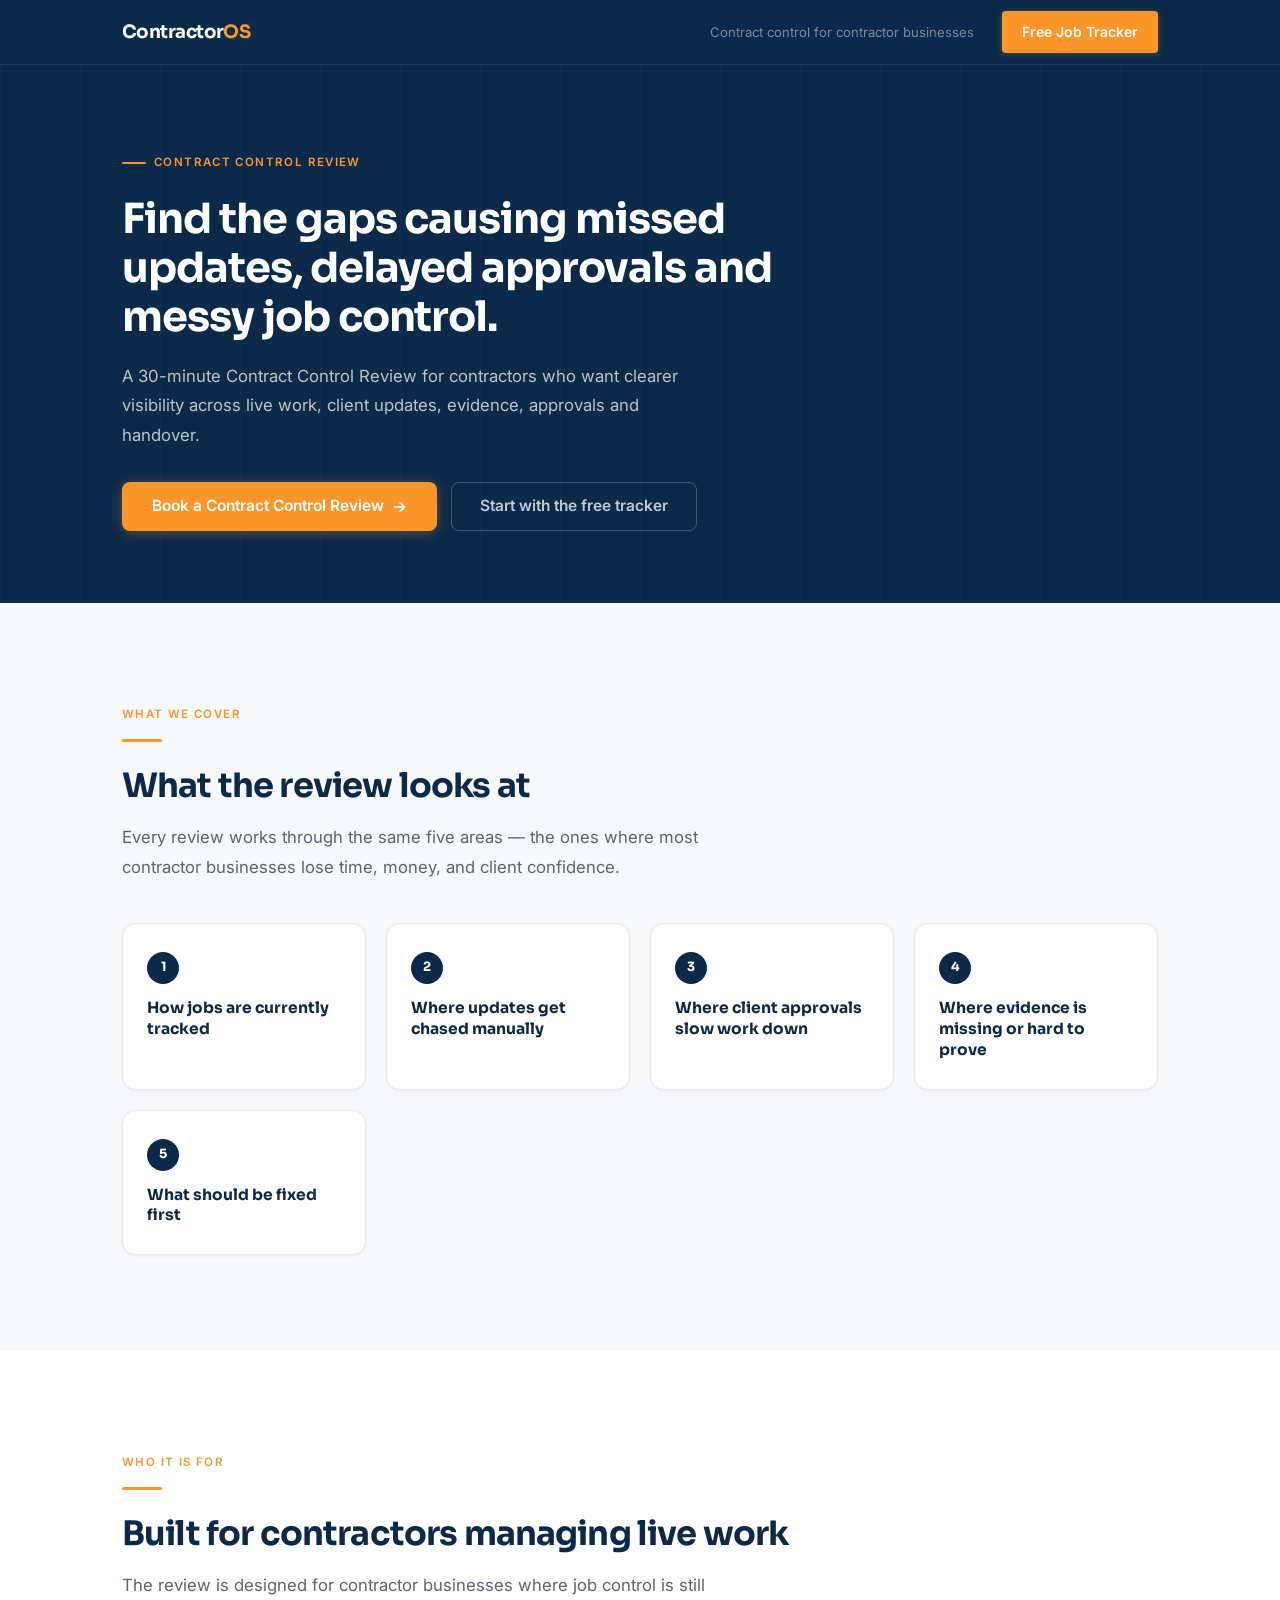
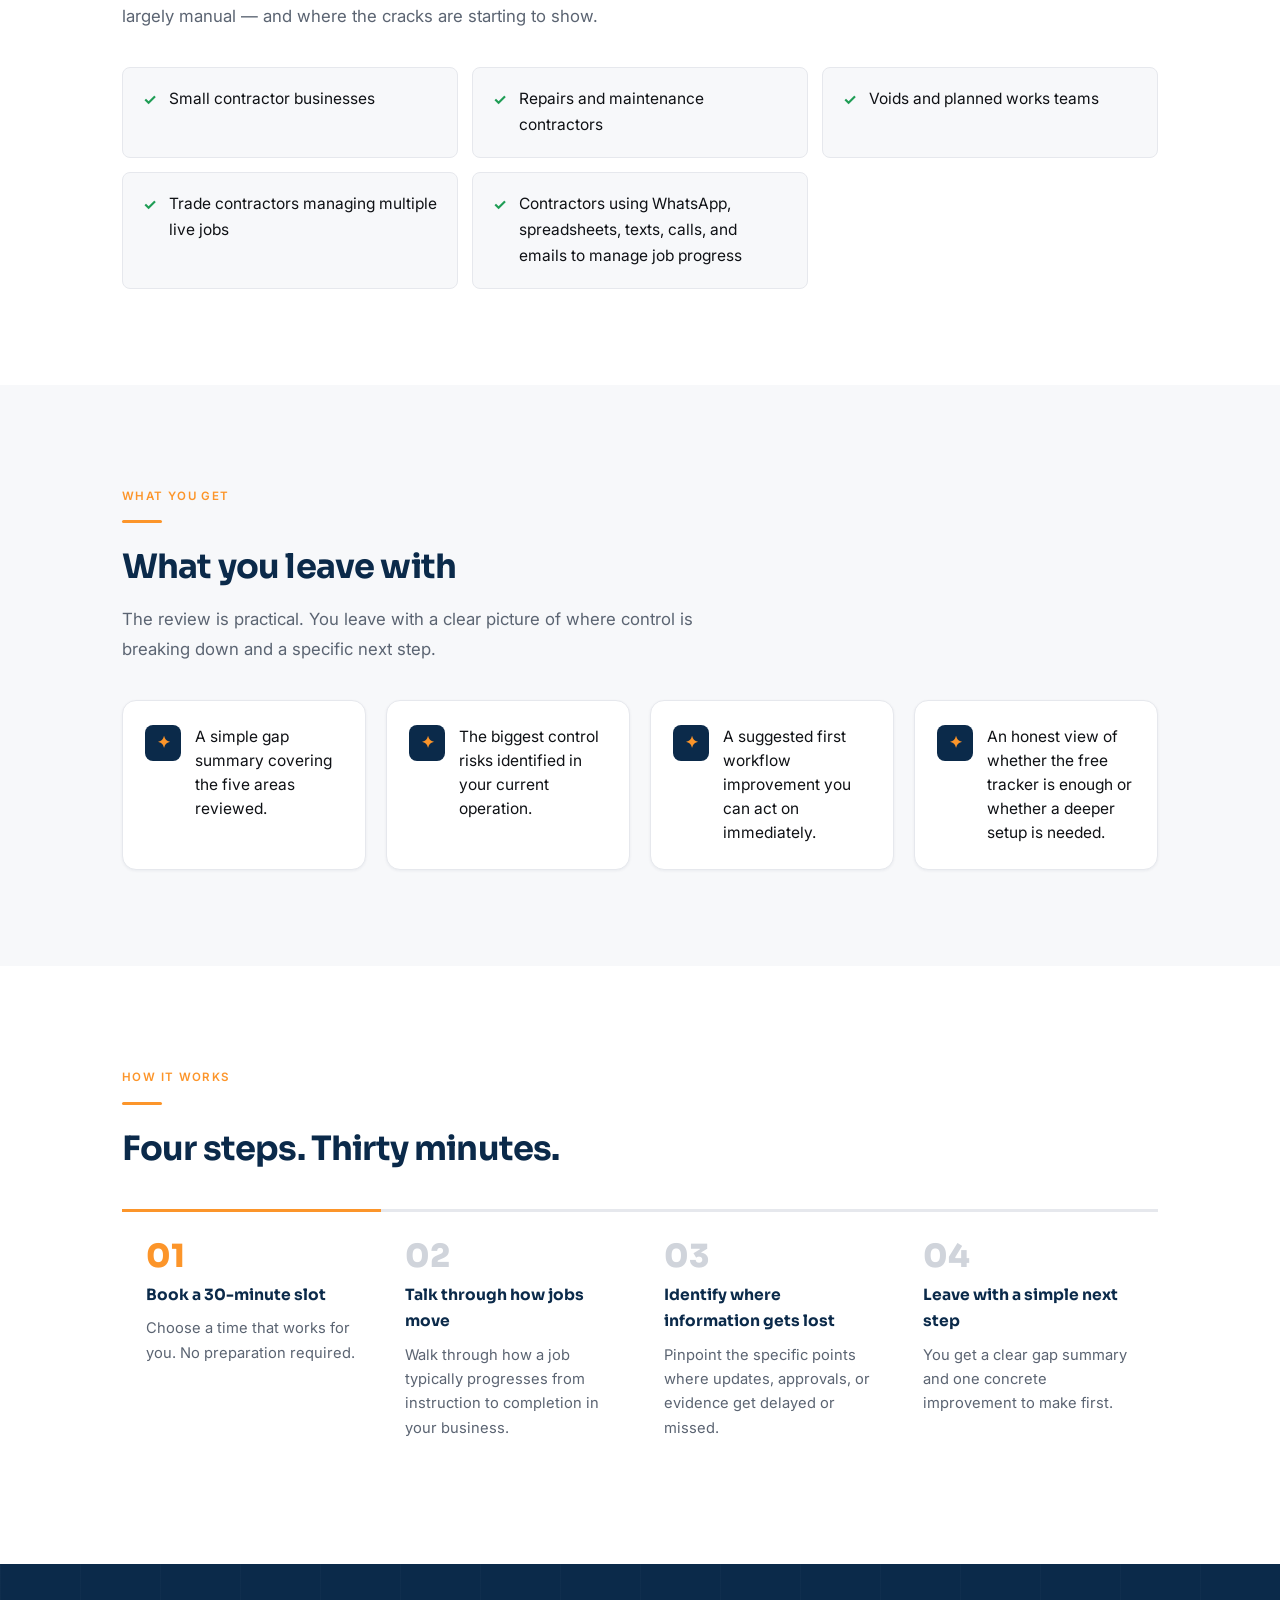
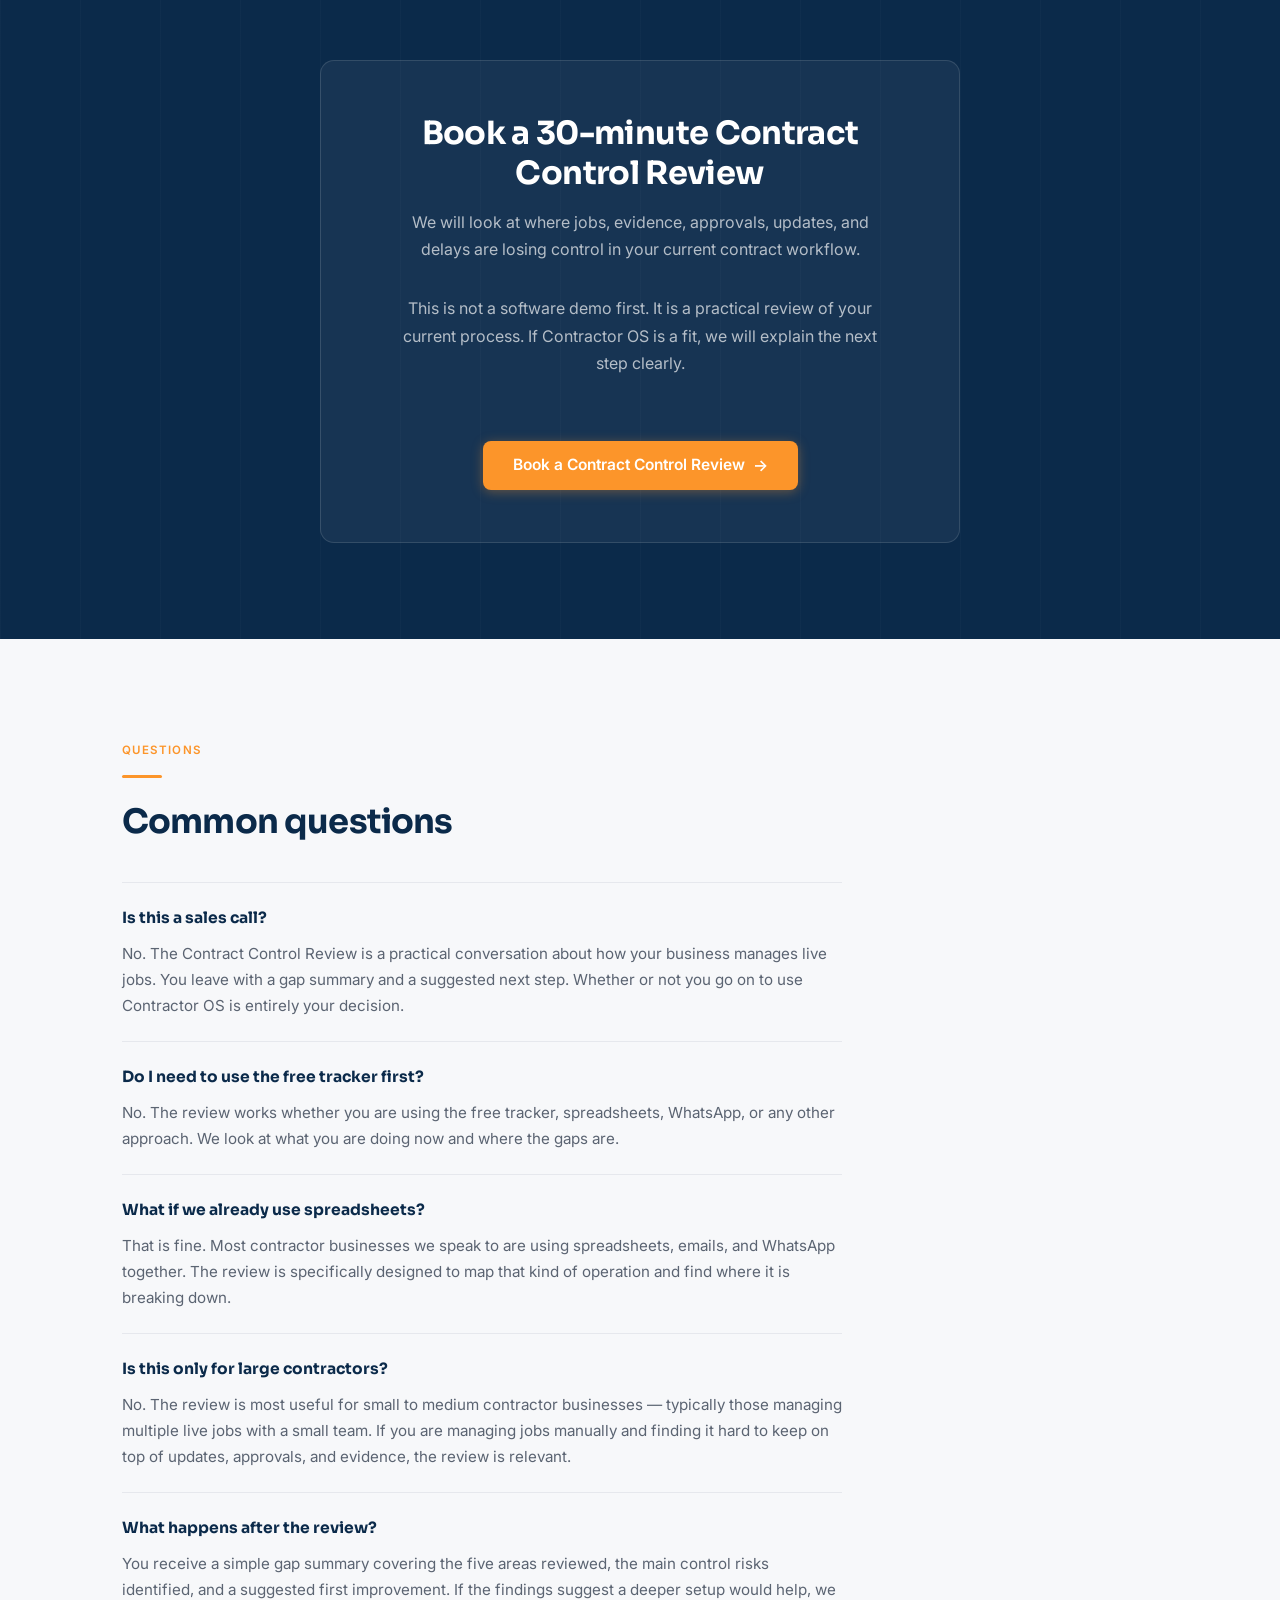
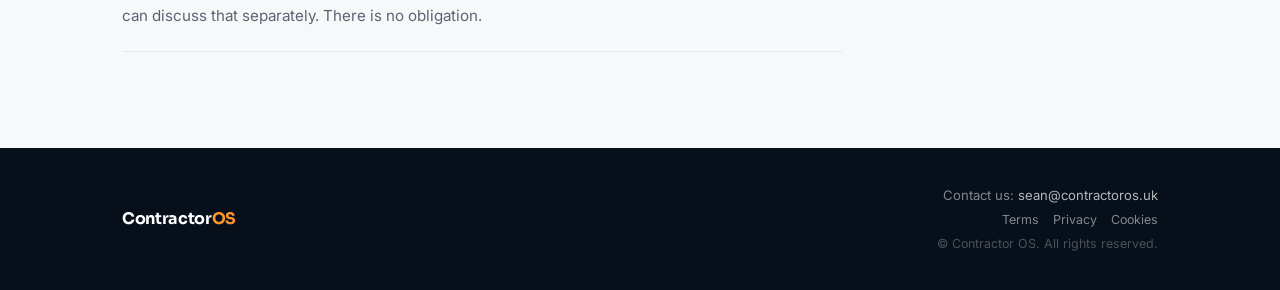
==== commit 8fe19595: "Update booking section heading and body copy on CCR page Co-Authored-By: Claude Sonnet 4.6 <noreply@" ====
--- a/contract-control-review.html
+++ b/contract-control-review.html
@@ -399,7 +399,8 @@
           A 30-minute Contract Control Review for contractors who want clearer visibility across live work, client updates, evidence, approvals and handover.
         </p>
         <div class="ccr-hero-ctas">
-          <a href="#booking"
+          <a href="https://calendly.com/sean-contractoros/30min"
+             target="_blank" rel="noopener noreferrer"
              class="btn btn-primary btn-arrow" aria-label="Book a Contract Control Review">
             Book a Contract Control Review
           </a>
@@ -535,11 +536,13 @@
   <section class="ccr-booking" id="booking" aria-labelledby="ccr-booking-heading">
     <div class="container">
       <div class="ccr-booking-card">
-        <h2 id="ccr-booking-heading">Book your Contract Control Review</h2>
-        <p>Choose a time that suits you. The review is a practical conversation, not a sales pitch.</p>
-        <!-- Replace #booking with the live Calendly or Google Calendar booking link -->
-        <a href="#booking"
-           class="btn btn-primary btn-arrow" aria-label="Book a Contract Control Review">
+        <h2 id="ccr-booking-heading">Book a 30-minute Contract Control Review</h2>
+        <p>We will look at where jobs, evidence, approvals, updates, and delays are losing control in your current contract workflow.</p>
+        <p style="margin-top: 14px;">This is not a software demo first. It is a practical review of your current process. If Contractor OS is a fit, we will explain the next step clearly.</p>
+        <a href="https://calendly.com/sean-contractoros/30min"
+           target="_blank" rel="noopener noreferrer"
+           class="btn btn-primary btn-arrow" aria-label="Book a Contract Control Review"
+           style="margin-top: 32px;">
           Book a Contract Control Review
         </a>
       </div>
